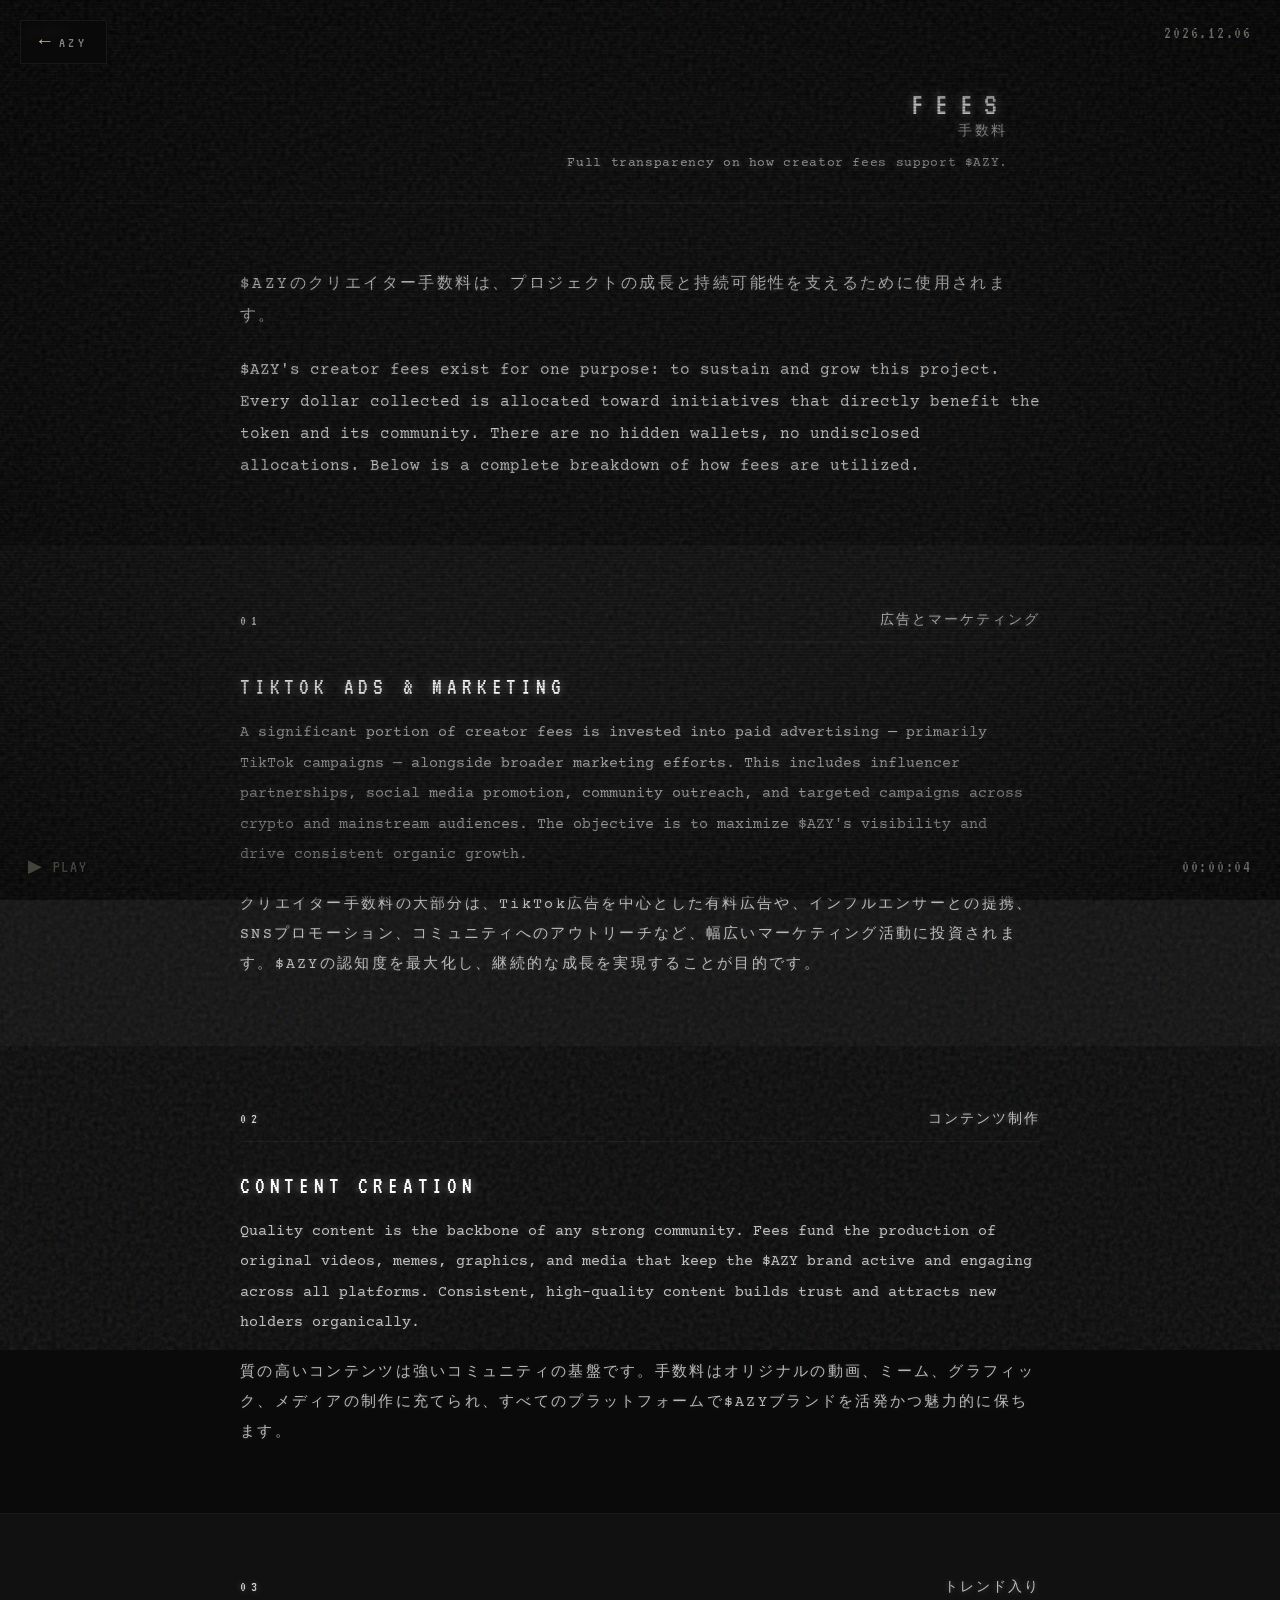
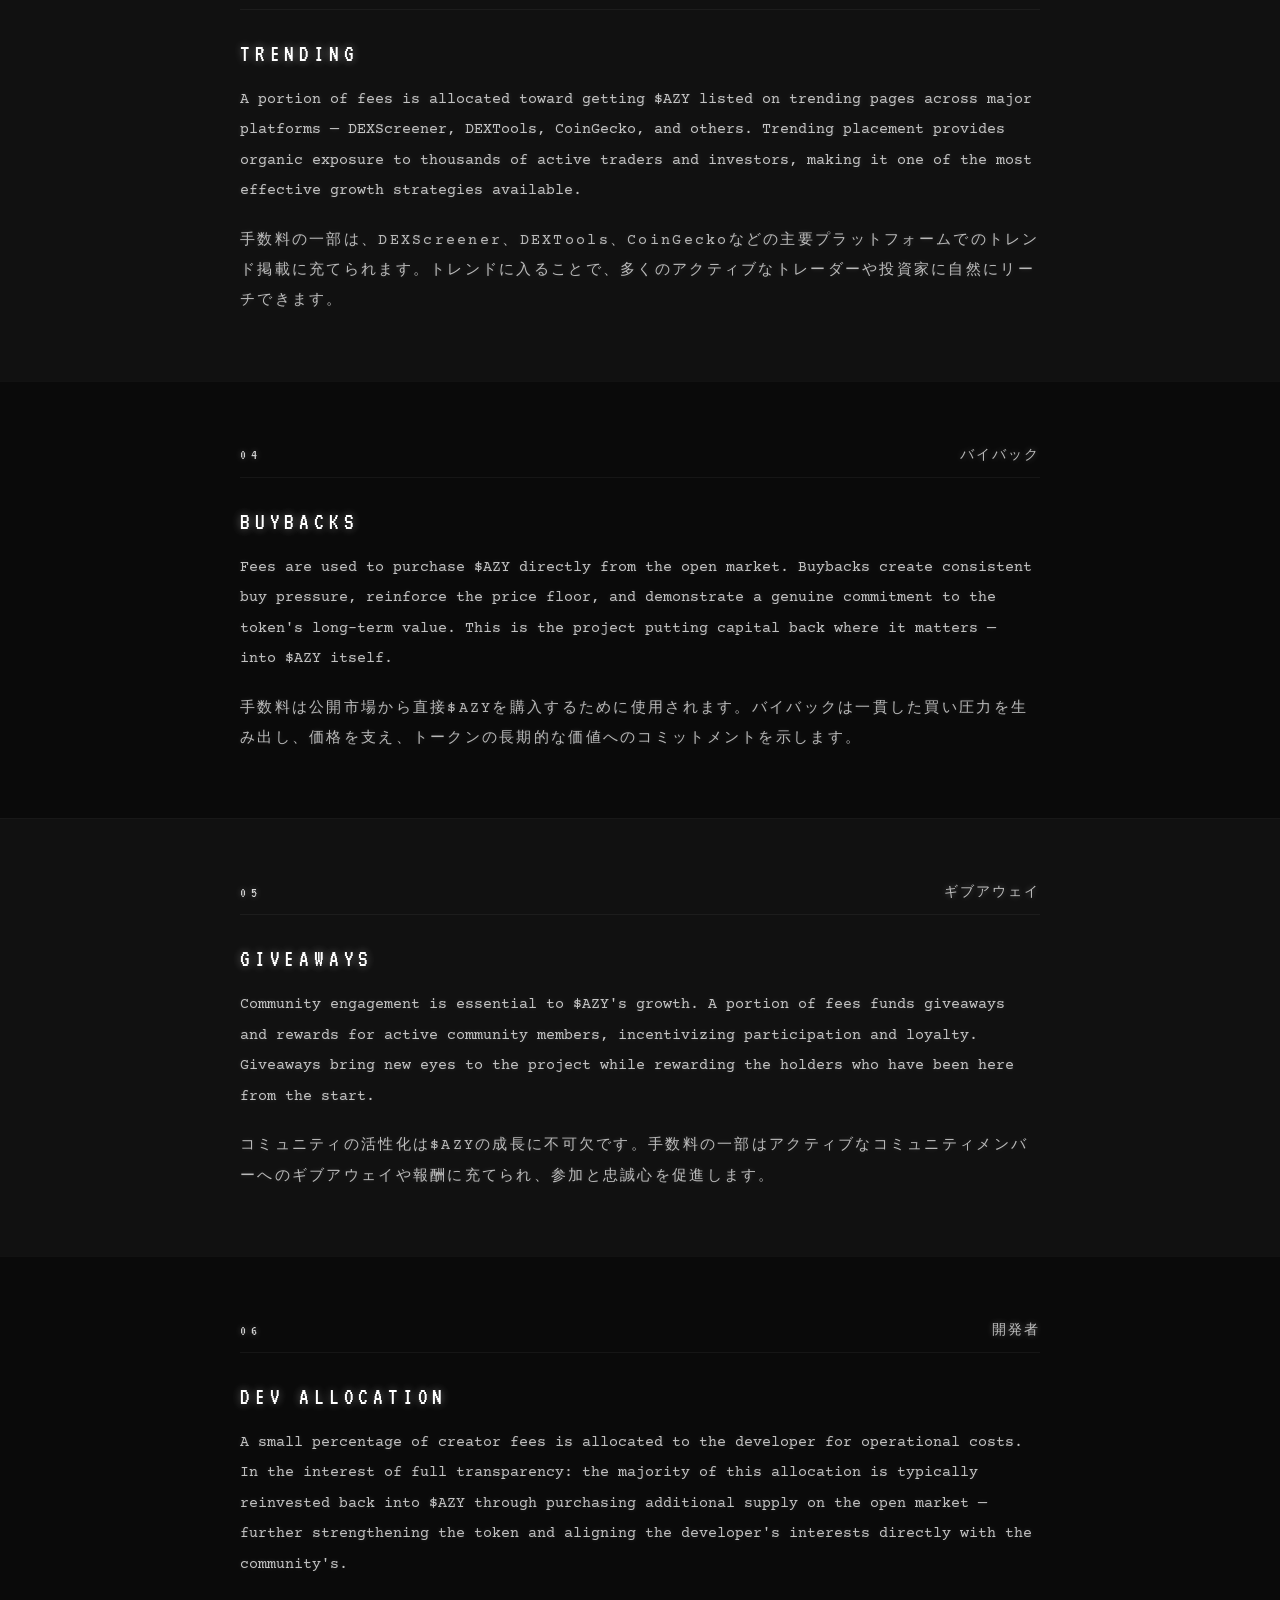
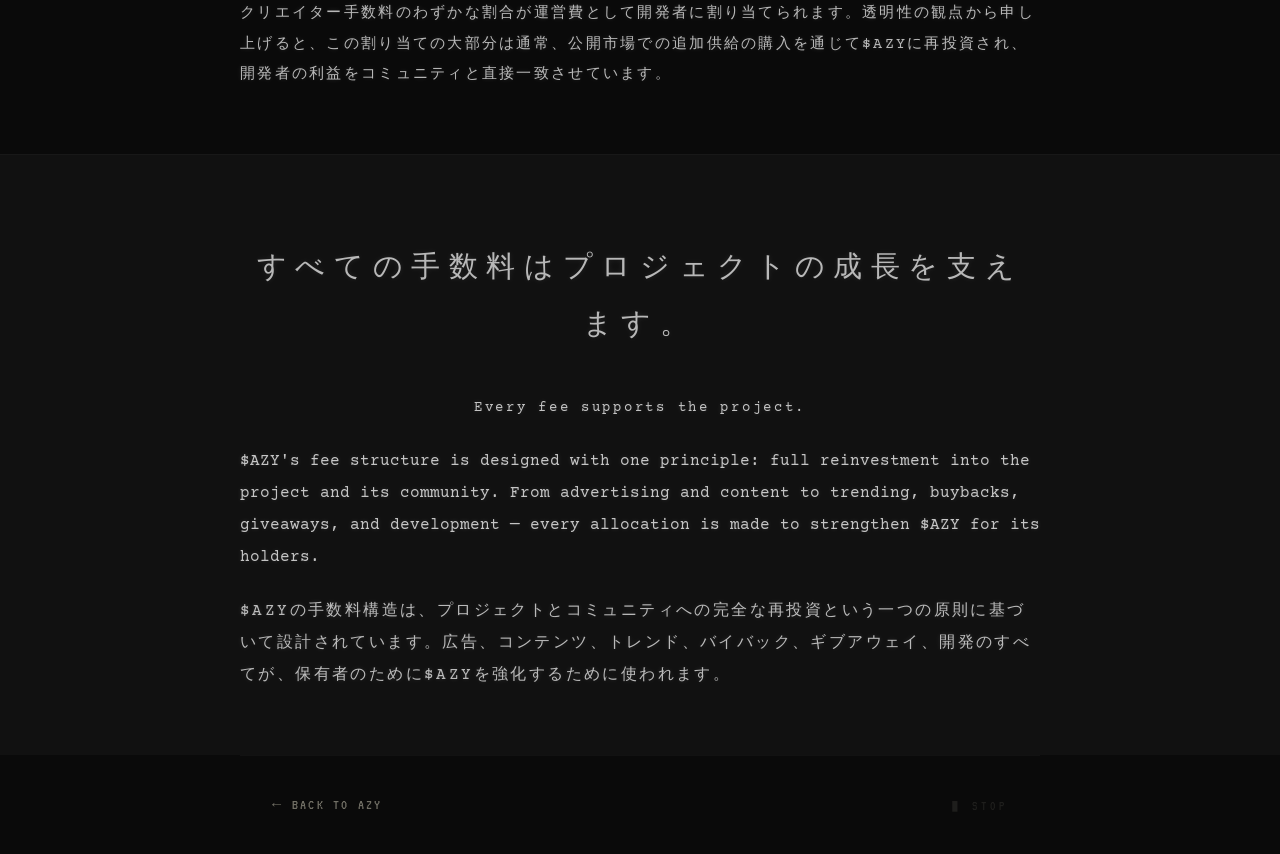
==== fees.html @ 9126faf7 "initial" ====
<!DOCTYPE html>
<html lang="en">

<!-- Mirrored from www.AZYtapes.com/fees.html by HTTrack Website Copier/3.x [XR&CO'2014], Thu, 02 Apr 2026 01:17:58 GMT -->
<!-- Added by HTTrack --><meta http-equiv="content-type" content="text/html;charset=utf-8" /><!-- /Added by HTTrack -->
<head>
  <meta charset="UTF-8">
  <meta name="viewport" content="width=device-width, initial-scale=1.0">
  <title>AZY — FEES</title>
  <link rel="icon" type="image/png" href="favicon.png">
  <link rel="stylesheet" href="styles.css">
  <link rel="preconnect" href="https://fonts.googleapis.com/">
  <link rel="preconnect" href="https://fonts.gstatic.com/" crossorigin>
  <link href="https://fonts.googleapis.com/css2?family=VT323&amp;family=Courier+Prime:wght@400;700&amp;display=swap" rel="stylesheet">
</head>
<body>

  <!-- VHS LAYERS -->
  <div class="vhs-grain"></div>
  <canvas id="noise-canvas"></canvas>
  <div class="vhs-scanlines"></div>
  <div class="vhs-vignette"></div>
  <div class="vhs-flicker"></div>

  <!-- VHS HUD -->
  <div class="vhs-hud-top-left">
    <span class="hud-rec"><span class="rec-dot"></span> REC</span>
  </div>
  <div class="vhs-hud-top-right">
    <span id="vhs-date"></span>
  </div>
  <div class="vhs-hud-bottom-left">
    <span class="hud-play">▶ PLAY</span>
  </div>
  <div class="vhs-hud-bottom-right">
    <span id="vhs-counter">00:00:00</span>
  </div>

  <!-- FIXED BACK BUTTON -->
  <a href="index-2.html" class="back-btn">
    <span class="back-arrow">←</span>
    <span class="back-text">AZY</span>
  </a>

  <!-- PAGE HEADER -->
  <header class="page-header">
    <div class="page-header-title anim-fade-in">
      <span class="page-label">FEES</span>
      <span class="page-label-jp">手数料</span>
    </div>
    <div class="page-header-sub anim-fade-in" style="--delay: 0.3s">Full transparency on how creator fees support $AZY.</div>
  </header>

  <!-- INTRO -->
  <section class="tape-section">
    <div class="tape-body">
      <div class="tape-text-block">
        <p class="tape-jp">$AZYのクリエイター手数料は、プロジェクトの成長と持続可能性を支えるために使用されます。</p>
        <p>$AZY's creator fees exist for one purpose: to sustain and grow this project. Every dollar collected is allocated toward initiatives that directly benefit the token and its community. There are no hidden wallets, no undisclosed allocations. Below is a complete breakdown of how fees are utilized.</p>
      </div>
    </div>
  </section>

  <!-- TIKTOK ADS & MARKETING -->
  <section class="tape-section dark">
    <div class="tape-header">
      <span class="tape-label">01</span>
      <span class="tape-date">広告とマーケティング</span>
    </div>
    <div class="tape-body">
      <div class="fee-block">
        <h3 class="fee-title">TIKTOK ADS & MARKETING</h3>
        <p>A significant portion of creator fees is invested into paid advertising — primarily TikTok campaigns — alongside broader marketing efforts. This includes influencer partnerships, social media promotion, community outreach, and targeted campaigns across crypto and mainstream audiences. The objective is to maximize $AZY's visibility and drive consistent organic growth.</p>
        <p class="tape-jp">クリエイター手数料の大部分は、TikTok広告を中心とした有料広告や、インフルエンサーとの提携、SNSプロモーション、コミュニティへのアウトリーチなど、幅広いマーケティング活動に投資されます。$AZYの認知度を最大化し、継続的な成長を実現することが目的です。</p>
      </div>
    </div>
  </section>

  <!-- CONTENT CREATION -->
  <section class="tape-section">
    <div class="tape-header">
      <span class="tape-label">02</span>
      <span class="tape-date">コンテンツ制作</span>
    </div>
    <div class="tape-body">
      <div class="fee-block">
        <h3 class="fee-title">CONTENT CREATION</h3>
        <p>Quality content is the backbone of any strong community. Fees fund the production of original videos, memes, graphics, and media that keep the $AZY brand active and engaging across all platforms. Consistent, high-quality content builds trust and attracts new holders organically.</p>
        <p class="tape-jp">質の高いコンテンツは強いコミュニティの基盤です。手数料はオリジナルの動画、ミーム、グラフィック、メディアの制作に充てられ、すべてのプラットフォームで$AZYブランドを活発かつ魅力的に保ちます。</p>
      </div>
    </div>
  </section>

  <!-- TRENDING -->
  <section class="tape-section dark">
    <div class="tape-header">
      <span class="tape-label">03</span>
      <span class="tape-date">トレンド入り</span>
    </div>
    <div class="tape-body">
      <div class="fee-block">
        <h3 class="fee-title">TRENDING</h3>
        <p>A portion of fees is allocated toward getting $AZY listed on trending pages across major platforms — DEXScreener, DEXTools, CoinGecko, and others. Trending placement provides organic exposure to thousands of active traders and investors, making it one of the most effective growth strategies available.</p>
        <p class="tape-jp">手数料の一部は、DEXScreener、DEXTools、CoinGeckoなどの主要プラットフォームでのトレンド掲載に充てられます。トレンドに入ることで、多くのアクティブなトレーダーや投資家に自然にリーチできます。</p>
      </div>
    </div>
  </section>

  <!-- BUYBACKS -->
  <section class="tape-section">
    <div class="tape-header">
      <span class="tape-label">04</span>
      <span class="tape-date">バイバック</span>
    </div>
    <div class="tape-body">
      <div class="fee-block">
        <h3 class="fee-title">BUYBACKS</h3>
        <p>Fees are used to purchase $AZY directly from the open market. Buybacks create consistent buy pressure, reinforce the price floor, and demonstrate a genuine commitment to the token's long-term value. This is the project putting capital back where it matters — into $AZY itself.</p>
        <p class="tape-jp">手数料は公開市場から直接$AZYを購入するために使用されます。バイバックは一貫した買い圧力を生み出し、価格を支え、トークンの長期的な価値へのコミットメントを示します。</p>
      </div>
    </div>
  </section>

  <!-- GIVEAWAYS -->
  <section class="tape-section dark">
    <div class="tape-header">
      <span class="tape-label">05</span>
      <span class="tape-date">ギブアウェイ</span>
    </div>
    <div class="tape-body">
      <div class="fee-block">
        <h3 class="fee-title">GIVEAWAYS</h3>
        <p>Community engagement is essential to $AZY's growth. A portion of fees funds giveaways and rewards for active community members, incentivizing participation and loyalty. Giveaways bring new eyes to the project while rewarding the holders who have been here from the start.</p>
        <p class="tape-jp">コミュニティの活性化は$AZYの成長に不可欠です。手数料の一部はアクティブなコミュニティメンバーへのギブアウェイや報酬に充てられ、参加と忠誠心を促進します。</p>
      </div>
    </div>
  </section>

  <!-- DEV ALLOCATION -->
  <section class="tape-section">
    <div class="tape-header">
      <span class="tape-label">06</span>
      <span class="tape-date">開発者</span>
    </div>
    <div class="tape-body">
      <div class="fee-block">
        <h3 class="fee-title">DEV ALLOCATION</h3>
        <p>A small percentage of creator fees is allocated to the developer for operational costs. In the interest of full transparency: the majority of this allocation is typically reinvested back into $AZY through purchasing additional supply on the open market — further strengthening the token and aligning the developer's interests directly with the community's.</p>
        <p class="tape-jp">クリエイター手数料のわずかな割合が運営費として開発者に割り当てられます。透明性の観点から申し上げると、この割り当ての大部分は通常、公開市場での追加供給の購入を通じて$AZYに再投資され、開発者の利益をコミュニティと直接一致させています。</p>
      </div>
    </div>
  </section>

  <!-- SUMMARY -->
  <section class="tape-section dark">
    <div class="tape-body">
      <div class="tape-text-block">
        <p class="tape-highlight">すべての手数料はプロジェクトの成長を支えます。</p>
        <p class="tape-translation">Every fee supports the project.</p>
        <p>$AZY's fee structure is designed with one principle: full reinvestment into the project and its community. From advertising and content to trending, buybacks, giveaways, and development — every allocation is made to strengthen $AZY for its holders.</p>
        <p class="tape-jp">$AZYの手数料構造は、プロジェクトとコミュニティへの完全な再投資という一つの原則に基づいて設計されています。広告、コンテンツ、トレンド、バイバック、ギブアウェイ、開発のすべてが、保有者のために$AZYを強化するために使われます。</p>
      </div>
    </div>
  </section>

  <!-- FOOTER -->
  <footer class="page-footer">
    <a href="index-2.html" class="back-btn-inline">← BACK TO AZY</a>
    <span class="footer-end">▮ STOP</span>
  </footer>

  <script src="script.js"></script>
</body>

<!-- Mirrored from www.AZYtapes.com/fees.html by HTTrack Website Copier/3.x [XR&CO'2014], Thu, 02 Apr 2026 01:17:58 GMT -->
</html>
---- styles.css ----
/* ============================================
   AZY — VHS ANALOG TAPE THEME
   ============================================ */

:root {
  --tape-black: #0a0a0a;
  --tape-dark: #111111;
  --tape-charcoal: #1a1a1a;
  --tape-gray: #2a2a2a;
  --tape-warm: #c8b89a;
  --tape-cream: #d4c5a9;
  --tape-white: #b8b8b0;
  --tape-dim: #706e64;
  --tape-red: #c23030;
  --tape-blue: #4a6a8a;
  --font-vhs: 'VT323', monospace;
  --font-body: 'Courier Prime', 'Courier New', monospace;
}

* { margin: 0; padding: 0; box-sizing: border-box; }
html { scroll-behavior: smooth; }

body {
  background: var(--tape-black);
  color: var(--tape-white);
  font-family: var(--font-body);
  overflow-x: hidden;
}

::selection {
  background: var(--tape-warm);
  color: var(--tape-black);
}

/* ============================================
   ANIMATIONS
   ============================================ */

.anim-fade-in {
  opacity: 0;
  animation: fadeIn 1s ease forwards;
  animation-delay: var(--delay, 0.1s);
}

.anim-fade-up {
  opacity: 0;
  transform: translateY(20px);
  animation: fadeUp 0.8s cubic-bezier(0.16, 1, 0.3, 1) forwards;
  animation-delay: var(--delay, 0.1s);
}

.anim-slide-left {
  opacity: 0;
  transform: translateX(30px);
  animation: slideLeft 0.7s cubic-bezier(0.16, 1, 0.3, 1) forwards;
  animation-delay: var(--delay, 0.1s);
}

@keyframes fadeIn {
  to { opacity: 1; }
}

@keyframes fadeUp {
  to { opacity: 1; transform: translateY(0); }
}

@keyframes slideLeft {
  to { opacity: 1; transform: translateX(0); }
}

/* scroll-triggered reveal */
.reveal-up {
  opacity: 0;
  transform: translateY(25px);
  transition: all 0.9s cubic-bezier(0.16, 1, 0.3, 1);
}

.reveal-up.visible {
  opacity: 1;
  transform: translateY(0);
}

/* stagger children */
.reveal-up:nth-child(2) { transition-delay: 0.08s; }
.reveal-up:nth-child(3) { transition-delay: 0.16s; }
.reveal-up:nth-child(4) { transition-delay: 0.24s; }
.reveal-up:nth-child(5) { transition-delay: 0.32s; }
.reveal-up:nth-child(6) { transition-delay: 0.4s; }

/* ============================================
   VHS OVERLAYS
   ============================================ */

.vhs-grain {
  position: fixed; top: -50%; left: -50%;
  width: 200%; height: 200%;
  pointer-events: none; z-index: 9990; opacity: 0.12;
  background-image: url("data:image/svg+xml,%3Csvg viewBox='0 0 512 512' xmlns='http://www.w3.org/2000/svg'%3E%3Cfilter id='n'%3E%3CfeTurbulence type='fractalNoise' baseFrequency='0.75' numOctaves='4' stitchTiles='stitch'/%3E%3C/filter%3E%3Crect width='100%25' height='100%25' filter='url(%23n)'/%3E%3C/svg%3E");
  animation: grain-drift 0.5s steps(1) infinite;
}

@keyframes grain-drift {
  0% { transform: translate(0, 0); }
  25% { transform: translate(-2%, -1%); }
  50% { transform: translate(1%, 2%); }
  75% { transform: translate(-1%, -2%); }
  100% { transform: translate(2%, 1%); }
}

#noise-canvas {
  position: fixed; top: 0; left: 0;
  width: 100%; height: 100%;
  pointer-events: none; z-index: 9989; opacity: 0.06;
}

.vhs-scanlines {
  position: fixed; top: 0; left: 0;
  width: 100%; height: 100%;
  pointer-events: none; z-index: 9991;
  background: repeating-linear-gradient(0deg, transparent, transparent 1px, rgba(0,0,0,0.2) 1px, rgba(0,0,0,0.2) 3px);
}

.vhs-vignette {
  position: fixed; top: 0; left: 0;
  width: 100%; height: 100%;
  pointer-events: none; z-index: 9988;
  background: radial-gradient(ellipse at center, transparent 40%, rgba(0,0,0,0.7) 100%);
}

.vhs-flicker {
  position: fixed; top: 0; left: 0;
  width: 100%; height: 100%;
  pointer-events: none; z-index: 9987;
  animation: flicker 0.15s infinite; opacity: 0;
}

@keyframes flicker {
  0% { opacity: 0; background: rgba(200,184,154,0.01); }
  50% { opacity: 1; background: rgba(200,184,154,0.008); }
  100% { opacity: 0; }
}

/* ============================================
   VHS HUD
   ============================================ */

.vhs-hud-top-left, .vhs-hud-top-right,
.vhs-hud-bottom-left, .vhs-hud-bottom-right {
  position: fixed; z-index: 10000;
  font-family: var(--font-vhs); font-size: 1.1rem;
  color: var(--tape-white); opacity: 0.55;
  text-shadow: 1px 1px 2px rgba(0,0,0,0.8);
  letter-spacing: 0.1em;
}

.vhs-hud-top-left { top: 24px; left: 28px; display: flex; align-items: center; gap: 14px; }
.vhs-hud-top-right { top: 24px; right: 28px; }
.vhs-hud-bottom-left { bottom: 24px; left: 28px; }
.vhs-hud-bottom-right { bottom: 24px; right: 28px; }

.hud-rec { display: flex; align-items: center; gap: 6px; }
.hud-play { color: var(--tape-dim); }

.rec-dot {
  width: 8px; height: 8px;
  background: var(--tape-red); border-radius: 50%;
  animation: rec-blink 1.2s ease-in-out infinite;
  box-shadow: 0 0 4px var(--tape-red);
}

@keyframes rec-blink {
  0%, 100% { opacity: 1; }
  50% { opacity: 0.15; }
}

/* ============================================
   POWER ON
   ============================================ */

/* power-on removed — was causing black flash on page load/navigation */

/* ============================================
   HUB PAGE
   ============================================ */

.hub-page {
  display: flex;
  align-items: center;
  justify-content: center;
  min-height: 100vh;
}

.hub {
  text-align: center;
  z-index: 10;
  position: relative;
  padding: 2rem;
  margin-top: -3rem;
}

.hub-title {
  font-family: var(--font-vhs);
  font-size: clamp(5rem, 16vw, 12rem);
  font-weight: 400;
  color: #ffffff;
  letter-spacing: 0.4em;
  padding-left: 0.4em;
  text-shadow:
    0 0 20px rgba(255,255,255,0.3),
    0 0 60px rgba(255,255,255,0.1),
    2px 2px 0 rgba(194,48,48,0.15),
    -1px -1px 0 rgba(74,106,138,0.1);
  animation: title-glitch 8s ease-in-out infinite, fadeIn 1.2s ease forwards;
  margin-bottom: 0.2rem;
}

@keyframes title-glitch {
  0%, 100% { transform: translate(0); opacity: 1; }
  3% { transform: translate(-3px, 1px); }
  4% { transform: translate(2px, -1px); }
  5% { transform: translate(0); }
  50% { opacity: 1; }
  51% { opacity: 0.7; }
  52% { opacity: 1; transform: translate(1px, 0); }
  53% { transform: translate(0); }
}

.hub-sub {
  font-family: var(--font-vhs);
  font-size: 1.4rem;
  color: #ffffff;
  letter-spacing: 1em;
  padding-left: 1em;
  opacity: 0.8;
  text-shadow: 0 0 12px rgba(255,255,255,0.3), 0 0 30px rgba(255,255,255,0.1);
}

.hub-tagline {
  font-family: var(--font-vhs);
  font-size: 0.85rem;
  color: #ffffff;
  letter-spacing: 0.4em;
  padding-left: 0.4em;
  opacity: 0.7;
  margin-top: 0.8rem;
  text-shadow: 0 0 10px rgba(255,255,255,0.25), 0 0 25px rgba(255,255,255,0.08);
}

/* ---- CTA BUTTONS ---- */

.hub-cta {
  display: flex;
  gap: 12px;
  justify-content: center;
  margin-top: 2.5rem;
  flex-wrap: wrap;
}

.cta-btn {
  font-family: var(--font-vhs);
  font-size: 1rem;
  letter-spacing: 0.2em;
  text-decoration: none;
  color: #ffffff;
  padding: 12px 24px;
  border: 1px solid rgba(255,255,255,0.35);
  background: rgba(255,255,255,0.1);
  display: flex;
  align-items: center;
  gap: 8px;
  transition: all 0.35s ease;
  position: relative;
  overflow: hidden;
  text-shadow: 0 0 10px rgba(255,255,255,0.3);
  box-shadow: 0 0 10px rgba(255,255,255,0.05);
}

.cta-btn::before {
  content: '';
  position: absolute;
  bottom: 0; left: 0;
  width: 100%; height: 2px;
  background: var(--tape-warm);
  transform: scaleX(0);
  transform-origin: left;
  transition: transform 0.4s ease;
}

.cta-btn:hover::before { transform: scaleX(1); }

.cta-btn:hover {
  border-color: rgba(255,255,255,0.6);
  background: rgba(255,255,255,0.18);
  color: #ffffff;
  transform: translateY(-2px);
  box-shadow: 0 0 20px rgba(255,255,255,0.2), 0 0 8px rgba(255,255,255,0.1);
  text-shadow: 0 0 15px rgba(255,255,255,0.5);
}

.cta-icon { opacity: 0.7; transition: opacity 0.3s; }
.cta-btn:hover .cta-icon { opacity: 1; }

.hub-ca {
  font-family: var(--font-vhs);
  font-size: 1.05rem;
  color: #ffffff;
  letter-spacing: 0.12em;
  margin-top: 2rem;
  opacity: 0.85;
  word-break: break-all;
  cursor: pointer;
  padding: 10px 20px;
  border: 1px solid rgba(255,255,255,0.15);
  background: rgba(255,255,255,0.04);
  display: inline-block;
  transition: all 0.3s ease;
  text-shadow: 0 0 6px rgba(255,255,255,0.15);
}

.hub-ca:hover {
  border-color: rgba(255,255,255,0.35);
  background: rgba(255,255,255,0.08);
  text-shadow: 0 0 10px rgba(255,255,255,0.3);
}

.hub-ca.copied {
  border-color: rgba(200,184,154,0.4);
  color: var(--tape-warm);
}

/* ============================================
   HERO BACKGROUND VIDEO
   ============================================ */

.hero-video-wrap {
  position: fixed;
  top: 0; left: 0;
  width: 100%; height: 100%;
  z-index: 0;
  overflow: hidden;
}

.hero-video {
  width: 100%;
  height: 100%;
  object-fit: cover;
  opacity: 0.28;
  filter: saturate(0.35) contrast(1.05) brightness(0.55);
}

/* ---- TOP NAVBAR ---- */

.navbar {
  position: fixed;
  top: 0; left: 0; right: 0;
  z-index: 10001;
  display: flex;
  justify-content: center;
  align-items: center;
  padding: 18px 2rem;
  background: transparent;
}

.nav-left {
  position: absolute;
  left: 2rem;
  display: flex;
  align-items: center;
  gap: 2px;
}

.nav-links {
  display: flex;
  align-items: center;
  gap: 2px;
}

.nav-icons {
  position: absolute;
  right: 2rem;
  display: flex;
  align-items: center;
  gap: 10px;
}

.nav-icon-btn {
  display: flex;
  align-items: center;
  justify-content: center;
  width: 42px; height: 42px;
  color: var(--tape-white);
  text-decoration: none;
  opacity: 0.85;
  border: 1px solid rgba(255,255,255,0.15);
  border-radius: 50%;
  transition: all 0.3s ease;
  box-shadow: 0 0 6px rgba(184,184,176,0.08);
}

.nav-icon-btn:hover {
  opacity: 1;
  border-color: rgba(200,184,154,0.4);
  box-shadow: 0 0 18px rgba(200,184,154,0.3), 0 0 6px rgba(200,184,154,0.15);
}

.nav-icon-img {
  width: 26px;
  height: 26px;
  object-fit: contain;
  border-radius: 50%;
}

/* pending popup */
.pending-popup {
  position: fixed;
  top: 70px;
  left: 50%;
  transform: translateX(-50%) translateY(-10px);
  z-index: 10002;
  background: rgba(10,10,10,0.92);
  border: 1px solid rgba(200,184,154,0.2);
  padding: 14px 28px;
  text-align: center;
  opacity: 0;
  pointer-events: none;
  transition: opacity 0.3s ease, transform 0.3s ease;
  backdrop-filter: blur(6px);
}

.pending-popup.show {
  opacity: 1;
  transform: translateX(-50%) translateY(0);
}

.pending-text {
  font-family: var(--font-vhs);
  font-size: 1.1rem;
  color: var(--tape-warm);
  letter-spacing: 0.3em;
  display: block;
}

.pending-jp {
  font-family: var(--font-vhs);
  font-size: 0.75rem;
  color: var(--tape-dim);
  letter-spacing: 0.15em;
  opacity: 0.5;
  display: block;
  margin-top: 2px;
}

.nav-link {
  font-family: var(--font-vhs);
  font-size: 1.05rem;
  color: #ffffff;
  text-decoration: none;
  letter-spacing: 0.25em;
  padding: 8px 20px;
  position: relative;
  transition: color 0.3s ease, text-shadow 0.3s ease;
  text-shadow: 0 0 10px rgba(255,255,255,0.35), 0 0 25px rgba(255,255,255,0.12);
}

.nav-link::after {
  content: '';
  position: absolute;
  bottom: 2px; left: 20px; right: 20px;
  height: 1px;
  background: #ffffff;
  box-shadow: 0 0 6px rgba(255,255,255,0.4);
  transform: scaleX(0);
  transition: transform 0.3s ease;
}

.nav-link:hover {
  color: #ffffff;
  text-shadow: 0 0 15px rgba(255,255,255,0.6), 0 0 35px rgba(255,255,255,0.2);
}
.nav-link:hover::after { transform: scaleX(1); }

/* ---- HUB BOTTOM ---- */

.hub-bottom {
  position: fixed;
  bottom: 24px; left: 28px; right: 28px;
  display: flex;
  justify-content: space-between;
  z-index: 100;
}

.hub-status {
  font-family: var(--font-vhs);
  font-size: 0.85rem;
  color: var(--tape-dim);
  opacity: 0.3;
  letter-spacing: 0.2em;
}

.hub-copy {
  font-family: var(--font-vhs);
  font-size: 0.85rem;
  color: var(--tape-dim);
  opacity: 0.2;
}

/* ============================================
   FIXED BACK BUTTON (sub-pages)
   ============================================ */

.back-btn {
  position: fixed;
  top: 20px; left: 20px;
  z-index: 10001;
  display: flex;
  align-items: center;
  gap: 8px;
  text-decoration: none;
  padding: 10px 18px;
  background: rgba(10,10,10,0.85);
  border: 1px solid rgba(255,255,255,0.06);
  transition: all 0.3s ease;
  backdrop-filter: blur(4px);
}

.back-btn:hover {
  border-color: rgba(200,184,154,0.2);
  background: rgba(20,20,18,0.95);
}

.back-arrow {
  font-family: var(--font-vhs);
  font-size: 1.2rem;
  color: var(--tape-warm);
  transition: transform 0.3s ease;
}

.back-btn:hover .back-arrow { transform: translateX(-3px); }

.back-text {
  font-family: var(--font-vhs);
  font-size: 0.95rem;
  color: var(--tape-white);
  letter-spacing: 0.25em;
  opacity: 0.7;
}

.back-btn-inline {
  font-family: var(--font-vhs);
  font-size: 0.95rem;
  color: var(--tape-dim);
  text-decoration: none;
  letter-spacing: 0.15em;
  padding: 8px 0;
  transition: all 0.3s;
  position: relative;
}

.back-btn-inline::before {
  content: '';
  position: absolute;
  bottom: 0; left: 0;
  width: 0; height: 1px;
  background: var(--tape-warm);
  transition: width 0.3s;
}

.back-btn-inline:hover { color: var(--tape-warm); }
.back-btn-inline:hover::before { width: 100%; }

/* ============================================
   PAGE HEADER
   ============================================ */

.page-header {
  padding: 5.5rem 2rem 2rem;
  max-width: 800px;
  margin: 0 auto;
  border-bottom: 1px solid rgba(255,255,255,0.04);
}

.page-header-title { text-align: right; }

.page-label {
  font-family: var(--font-vhs);
  font-size: 2rem;
  color: #ffffff;
  letter-spacing: 0.35em;
  display: block;
  text-shadow: 0 0 8px rgba(255,255,255,0.4), 0 0 20px rgba(255,255,255,0.15);
}

.page-label-jp {
  font-family: var(--font-vhs);
  font-size: 0.85rem;
  color: rgba(255,255,255,0.7);
  letter-spacing: 0.2em;
  opacity: 1;
  text-shadow: 0 0 6px rgba(255,255,255,0.3);
  display: block;
  margin-top: 2px;
}

.page-header-sub {
  font-family: var(--font-body);
  font-size: 0.8rem;
  color: rgba(255,255,255,0.65);
  opacity: 1;
  margin-top: 1rem;
  text-shadow: 0 0 6px rgba(255,255,255,0.25);
  text-align: right;
  letter-spacing: 0.05em;
}

/* ============================================
   TAPE SECTIONS
   ============================================ */

.tape-section {
  padding: 4rem 2rem;
  position: relative;
  background: var(--tape-black);
  border-top: 1px solid rgba(255,255,255,0.03);
}

.tape-section.dark { background: var(--tape-dark); }

.tape-header {
  max-width: 800px;
  margin: 0 auto 2rem;
  display: flex;
  justify-content: space-between;
  align-items: center;
  padding-bottom: 0.8rem;
  border-bottom: 1px solid rgba(255,255,255,0.05);
}

.tape-label {
  font-family: var(--font-vhs);
  font-size: 0.95rem;
  color: rgba(255,255,255,0.8);
  letter-spacing: 0.3em;
  text-shadow: 0 0 6px rgba(255,255,255,0.3);
}

.tape-date {
  font-family: var(--font-vhs);
  font-size: 0.85rem;
  color: rgba(255,255,255,0.7);
  letter-spacing: 0.15em;
  opacity: 1;
  text-shadow: 0 0 6px rgba(255,255,255,0.3);
}

.tape-body { max-width: 800px; margin: 0 auto; }

.tape-text-block p {
  font-family: var(--font-body);
  font-size: 1rem;
  line-height: 2;
  color: rgba(255,255,255,0.75);
  margin-bottom: 1.4rem;
  text-shadow: 0 0 5px rgba(255,255,255,0.15);
}

.tape-text-block p:last-child { margin-bottom: 0; }
.tape-text-block em { font-style: italic; color: rgba(184,184,176,0.8); }

.tape-jp {
  font-family: var(--font-vhs);
  font-size: 1.15rem;
  color: rgba(255,255,255,0.7) !important;
  opacity: 1;
  letter-spacing: 0.15em;
  text-shadow: 0 0 6px rgba(255,255,255,0.25);
  line-height: 2.2;
  margin-bottom: 0.8rem;
}

.tape-highlight {
  font-family: var(--font-vhs) !important;
  font-size: 1.8rem !important;
  color: #ffffff !important;
  text-align: center;
  padding: 1.2rem 0;
  text-shadow: 0 0 10px rgba(255,255,255,0.4), 0 0 25px rgba(255,255,255,0.15);
  letter-spacing: 0.3em;
  opacity: 0.7 !important;
  text-shadow: 0 0 30px rgba(200,184,154,0.15);
}

.tape-translation {
  font-size: 0.85rem !important;
  text-align: center;
  color: rgba(255,255,255,0.75) !important;
  letter-spacing: 0.2em;
  opacity: 1 !important;
  text-shadow: 0 0 6px rgba(255,255,255,0.25);
}

/* ============================================
   TAPE VIDEO
   ============================================ */

.tape-video-frame {
  position: relative;
  max-width: 800px;
  margin: 0 auto;
  background: #000;
  border: 1px solid rgba(255,255,255,0.04);
  overflow: hidden;
}

.tape-video {
  width: 100%;
  display: block;
  filter: saturate(0.85) contrast(1.05) brightness(1);
}

.tape-video-scanlines {
  position: absolute;
  top: 0; left: 0;
  width: 100%; height: 100%;
  pointer-events: none;
  background: repeating-linear-gradient(
    0deg,
    transparent,
    transparent 1px,
    rgba(0,0,0,0.15) 1px,
    rgba(0,0,0,0.15) 3px
  );
  z-index: 2;
}

/* ============================================
   SIGHTINGS
   ============================================ */

.sightings-list {
  max-width: 800px;
  margin: 0 auto;
  padding: 0 2rem 4rem;
}

.sighting-entry {
  padding: 2.5rem 0;
  border-bottom: 1px solid rgba(255,255,255,0.03);
}

.sighting-entry:last-child { border-bottom: none; }

.sighting-header {
  display: flex;
  justify-content: space-between;
  align-items: center;
  margin-bottom: 1rem;
}

.sighting-location {
  font-family: var(--font-vhs);
  font-size: 1.1rem;
  color: var(--tape-white);
  letter-spacing: 0.2em;
  opacity: 0.7;
}

.sighting-date {
  font-family: var(--font-vhs);
  font-size: 0.85rem;
  color: var(--tape-dim);
  letter-spacing: 0.15em;
  opacity: 0.35;
}

.sighting-entry p {
  font-family: var(--font-body);
  font-size: 0.95rem;
  line-height: 2;
  color: rgba(184,184,176,0.55);
  margin-bottom: 1rem;
}

.sighting-entry p:last-child { margin-bottom: 0; }

/* ============================================
   HOW TO BUY / GUIDE
   ============================================ */

.guide-step {
  position: relative;
}

.guide-title {
  font-family: var(--font-vhs);
  font-size: 1.4rem;
  color: var(--tape-white);
  letter-spacing: 0.15em;
  margin-bottom: 0.3rem;
  font-weight: 400;
}

.guide-title-jp {
  font-family: var(--font-vhs);
  font-size: 1rem;
  color: var(--tape-warm);
  letter-spacing: 0.1em;
  opacity: 0.45;
  margin-bottom: 1.5rem;
  font-weight: 400;
}

.guide-content {
  margin-top: 0.5rem;
}

.guide-content p {
  font-family: var(--font-body);
  font-size: 0.95rem;
  line-height: 2;
  color: rgba(184,184,176,0.6);
  margin-bottom: 1.2rem;
}

.guide-content strong {
  color: var(--tape-white);
  font-weight: 700;
}

.guide-list {
  list-style: none;
  padding: 0;
  margin: 0 0 1.5rem 0;
}

.guide-list li {
  font-family: var(--font-body);
  font-size: 0.9rem;
  line-height: 2;
  color: rgba(184,184,176,0.55);
  padding: 6px 0 6px 20px;
  position: relative;
  border-left: 1px solid rgba(200,184,154,0.1);
  margin-bottom: 4px;
}

.guide-list li strong {
  color: var(--tape-warm);
  opacity: 0.8;
}

.guide-list-numbered {
  counter-reset: step;
}

.guide-list-numbered li {
  counter-increment: step;
}

.guide-list-numbered li::before {
  content: counter(step) ".";
  position: absolute;
  left: -24px;
  font-family: var(--font-vhs);
  font-size: 0.85rem;
  color: var(--tape-dim);
  opacity: 0.5;
}

/* ============================================
   MUSIC
   ============================================ */

.music-grid {
  max-width: 900px;
  margin: 0 auto;
  display: grid;
  grid-template-columns: repeat(2, 1fr);
  gap: 2px;
  background: rgba(255,255,255,0.02);
}

.music-card {
  position: relative;
  display: block;
  aspect-ratio: 16/9;
  overflow: hidden;
  background: #000;
  text-decoration: none;
  border: 1px solid rgba(255,255,255,0.15);
  box-shadow: 0 0 12px rgba(255,255,255,0.12), 0 0 25px rgba(255,255,255,0.06);
  transition: box-shadow 0.35s ease, border-color 0.35s ease;
}

.music-thumb {
  width: 100%;
  height: 100%;
  object-fit: cover;
  display: block;
  transition: transform 0.4s ease, filter 0.4s ease;
}

.music-card-overlay {
  position: absolute;
  top: 0; left: 0;
  width: 100%; height: 100%;
  display: flex;
  align-items: center;
  justify-content: center;
  background: rgba(0,0,0,0.3);
  transition: background 0.3s ease;
}

.music-card:hover {
  border-color: rgba(255,255,255,0.35);
  box-shadow: 0 0 20px rgba(255,255,255,0.2), 0 0 40px rgba(255,255,255,0.1);
}

.music-card:hover .music-card-overlay {
  background: rgba(0,0,0,0.15);
}

.music-card:hover .music-thumb {
  transform: scale(1.03);
}

.music-play-icon {
  font-size: 2.5rem;
  color: #fff;
  opacity: 0.7;
  text-shadow: 0 0 20px rgba(0,0,0,0.6);
  transition: opacity 0.3s ease, transform 0.3s ease;
}

.music-card:hover .music-play-icon {
  opacity: 1;
  transform: scale(1.15);
}

.music-slot {
  aspect-ratio: 16/9;
  background: var(--tape-black);
  display: flex;
  flex-direction: column;
  align-items: center;
  justify-content: center;
  text-align: center;
  padding: 1.5rem;
  border: 1px solid rgba(255,255,255,0.03);
  transition: all 0.4s ease;
  position: relative;
}

.music-slot:hover {
  background: rgba(20,20,18,1);
  border-color: rgba(200,184,154,0.1);
}

.music-slot-icon {
  font-size: 2rem;
  color: var(--tape-dim);
  opacity: 0.2;
  margin-bottom: 1rem;
  animation: signal-fade 6s ease-in-out infinite;
}

.music-slot-label {
  font-family: var(--font-vhs);
  font-size: 0.9rem;
  color: var(--tape-white);
  letter-spacing: 0.25em;
  opacity: 0.4;
  margin-bottom: 0.4rem;
}

.music-slot-sub {
  font-family: var(--font-vhs);
  font-size: 0.7rem;
  color: var(--tape-dim);
  letter-spacing: 0.15em;
  opacity: 0.25;
}

/* ============================================
   FEES
   ============================================ */

.fee-block {
  position: relative;
}

.fee-title {
  font-family: var(--font-vhs);
  font-size: 1.5rem;
  color: #ffffff;
  letter-spacing: 0.2em;
  margin-bottom: 1.2rem;
  text-shadow: 0 0 8px rgba(255,255,255,0.4), 0 0 20px rgba(255,255,255,0.15);
  font-weight: 400;
}

.fee-block p {
  font-family: var(--font-body);
  font-size: 0.95rem;
  line-height: 2;
  color: rgba(255,255,255,0.75);
  margin-bottom: 1.2rem;
  text-shadow: 0 0 5px rgba(255,255,255,0.15);
}

.fee-block p:last-child { margin-bottom: 0; }

.guide-note {
  font-size: 0.85rem !important;
  color: var(--tape-dim) !important;
  opacity: 0.6;
  border-left: 2px solid rgba(200,184,154,0.15);
  padding-left: 14px !important;
  margin-top: 0.5rem;
}

/* ============================================
   VIEWFINDER / GALLERY
   ============================================ */

.viewfinder-section {
  padding: 3rem 2rem 4rem;
  background: var(--tape-dark);
  border-top: 1px solid rgba(255,255,255,0.03);
}

.viewfinder-grid {
  max-width: 900px;
  margin: 0 auto;
  display: grid;
  grid-template-columns: repeat(2, 1fr);
  gap: 2px;
  background: rgba(255,255,255,0.02);
}

.viewfinder-frame {
  aspect-ratio: 4/3;
  background: var(--tape-black);
  position: relative;
  overflow: hidden;
  display: flex;
  align-items: center;
  justify-content: center;
  transition: all 0.5s ease;
}

.viewfinder-frame:hover { background: rgba(20,20,18,1); }

.frame-noise {
  position: absolute; top: 0; left: 0;
  width: 100%; height: 100%;
  opacity: 0.08;
  background: repeating-linear-gradient(0deg, transparent, transparent 1px, rgba(184,184,176,0.05) 1px, rgba(184,184,176,0.05) 2px);
  animation: static-crawl 0.3s steps(2) infinite;
  pointer-events: none;
}

@keyframes static-crawl {
  0% { transform: translateY(0); }
  100% { transform: translateY(2px); }
}

.frame-content { text-align: center; z-index: 2; position: relative; }

.no-signal-text {
  font-family: var(--font-vhs);
  font-size: 1.3rem;
  color: var(--tape-dim);
  letter-spacing: 0.4em;
  opacity: 0.25;
  animation: signal-fade 6s ease-in-out infinite;
}

.no-signal-sub {
  font-family: var(--font-vhs);
  font-size: 0.75rem;
  color: var(--tape-dim);
  letter-spacing: 0.2em;
  margin-top: 6px;
  opacity: 0.15;
}

@keyframes signal-fade {
  0%, 100% { opacity: 0.25; }
  50% { opacity: 0.1; }
  92% { opacity: 0.25; }
  94% { opacity: 0.5; }
  96% { opacity: 0.25; }
}

/* video inside viewfinder grid */
.viewfinder-video-frame {
  padding: 0;
}

.viewfinder-video {
  position: absolute;
  top: 0; left: 0;
  width: 100%;
  height: 100%;
  object-fit: cover;
  display: block;
  filter: saturate(0.85) contrast(1.05) brightness(1);
  z-index: 1;
}

.viewfinder-video-frame .frame-noise {
  z-index: 2;
  opacity: 0.03;
}

.dl-btn {
  position: absolute;
  top: 8px; right: 8px;
  z-index: 5;
  width: 30px; height: 30px;
  display: flex;
  align-items: center;
  justify-content: center;
  background: rgba(0,0,0,0.7);
  border: 1px solid rgba(255,255,255,0.1);
  color: var(--tape-white);
  font-family: var(--font-vhs);
  font-size: 1.1rem;
  text-decoration: none;
  opacity: 0;
  transition: opacity 0.3s ease, background 0.3s ease;
}

.viewfinder-video-frame:hover .dl-btn {
  opacity: 1;
}

.dl-btn:hover {
  background: rgba(200,184,154,0.3);
  color: var(--tape-warm);
}

.frame-timecode {
  position: absolute;
  bottom: 8px; right: 10px;
  font-family: var(--font-vhs);
  font-size: 0.7rem;
  color: var(--tape-dim);
  opacity: 0.2;
}

/* ============================================
   PAGE FOOTER
   ============================================ */

.page-footer {
  max-width: 800px;
  margin: 0 auto;
  padding: 2rem;
  display: flex;
  justify-content: space-between;
  align-items: center;
  border-top: 1px solid rgba(255,255,255,0.03);
}

.footer-end {
  font-family: var(--font-vhs);
  font-size: 0.85rem;
  color: var(--tape-dim);
  opacity: 0.2;
  letter-spacing: 0.3em;
}

/* ============================================
   TRACKING BARS (JS)
   ============================================ */

.tracking-bar {
  position: fixed; left: 0; width: 100%;
  height: 4px; pointer-events: none; z-index: 9993;
  background: rgba(184,184,176,0.06);
  filter: blur(1px);
}

.tracking-bar-thick {
  position: fixed; left: 0; width: 100%;
  pointer-events: none; z-index: 9993;
  background: linear-gradient(180deg, transparent 0%, rgba(184,184,176,0.04) 30%, rgba(184,184,176,0.08) 50%, rgba(184,184,176,0.04) 70%, transparent 100%);
}

/* ============================================
   RESPONSIVE
   ============================================ */

@media (max-width: 768px) {
  .viewfinder-grid { grid-template-columns: repeat(2, 1fr); }

  .vhs-hud-top-left, .vhs-hud-top-right,
  .vhs-hud-bottom-left, .vhs-hud-bottom-right {
    font-size: 0.75rem;
    opacity: 0.3;
  }

  .vhs-hud-top-left { top: 10px; left: 12px; }
  .vhs-hud-top-right { top: 10px; right: 12px; }
  .vhs-hud-bottom-left { bottom: 10px; left: 12px; }
  .vhs-hud-bottom-right { bottom: 10px; right: 12px; }

  .tape-section { padding: 2.5rem 1.2rem; }
  .page-header { padding: 5rem 1.2rem 1.2rem; }
  .tape-body { padding: 0 0.2rem; }

  .navbar {
    padding: 10px 0.8rem;
    flex-wrap: wrap;
    gap: 6px;
    justify-content: center;
    background: rgba(10,10,10,0.85);
    backdrop-filter: blur(6px);
  }

  .nav-left {
    position: static;
    order: 2;
  }

  .nav-links {
    order: 1;
    width: 100%;
    justify-content: center;
    flex-wrap: wrap;
    gap: 0;
  }

  .nav-icons {
    position: static;
    order: 3;
    gap: 6px;
  }

  .nav-link {
    font-size: 0.75rem;
    padding: 5px 8px;
    letter-spacing: 0.12em;
  }

  .nav-icon-btn { width: 30px; height: 30px; }
  .nav-icon-img { width: 20px; height: 20px; }

  .hub { padding: 1.5rem; margin-top: 1rem; }

  .hub-title {
    font-size: clamp(3rem, 14vw, 6rem);
    letter-spacing: 0.3em;
    padding-left: 0.3em;
  }

  .hub-sub {
    font-size: 1rem;
    letter-spacing: 0.6em;
    padding-left: 0.6em;
  }

  .hub-tagline {
    font-size: 0.7rem;
    letter-spacing: 0.25em;
    padding-left: 0.25em;
  }

  .hub-cta {
    gap: 8px;
    margin-top: 1.8rem;
  }

  .cta-btn {
    padding: 10px 16px;
    font-size: 0.8rem;
    letter-spacing: 0.15em;
  }

  .hub-ca {
    font-size: 0.7rem;
    letter-spacing: 0.06em;
    padding: 8px 14px;
    margin-top: 1.5rem;
  }

  .hub-bottom {
    bottom: 10px; left: 12px; right: 12px;
  }

  .hub-status, .hub-copy { font-size: 0.7rem; }

  .back-btn {
    top: 10px; left: 10px;
    padding: 8px 12px;
  }

  .back-arrow { font-size: 1rem; }
  .back-text { font-size: 0.8rem; letter-spacing: 0.15em; }

  .page-label { font-size: 1.5rem; letter-spacing: 0.25em; }
  .page-label-jp { font-size: 0.75rem; }
  .page-header-sub { font-size: 0.7rem; }

  .tape-highlight {
    font-size: 1.3rem !important;
    letter-spacing: 0.2em;
  }

  .tape-jp {
    font-size: 0.95rem;
    line-height: 1.9;
  }

  .tape-text-block p { font-size: 0.9rem; line-height: 1.85; }

  .fee-title { font-size: 1.2rem; letter-spacing: 0.15em; }
  .fee-block p { font-size: 0.85rem; line-height: 1.85; }

  .tape-label { font-size: 0.85rem; }
  .tape-date { font-size: 0.75rem; }

  .music-grid { grid-template-columns: repeat(2, 1fr); }

  .sighting-header { flex-direction: column; align-items: flex-start; gap: 4px; }
  .sighting-location { font-size: 0.95rem; }
  .sighting-entry p { font-size: 0.85rem; }

  .guide-title { font-size: 1.15rem; }
  .guide-content p { font-size: 0.85rem; }
  .guide-list li { font-size: 0.8rem; }

  .page-footer { padding: 1.5rem 1.2rem; }

  .pending-popup {
    top: auto;
    bottom: 20px;
    padding: 10px 20px;
  }
}

@media (max-width: 480px) {
  .viewfinder-grid { grid-template-columns: 1fr; }
  .music-grid { grid-template-columns: 1fr; }

  .navbar { padding: 8px 0.5rem; gap: 4px; }

  .nav-link {
    font-size: 0.65rem;
    padding: 4px 6px;
    letter-spacing: 0.08em;
  }

  .nav-icon-btn { width: 26px; height: 26px; }
  .nav-icon-img { width: 17px; height: 17px; }

  .hub-title {
    font-size: clamp(2.5rem, 16vw, 5rem);
    letter-spacing: 0.2em;
    padding-left: 0.2em;
  }

  .hub-sub {
    font-size: 0.85rem;
    letter-spacing: 0.4em;
    padding-left: 0.4em;
  }

  .hub-tagline {
    font-size: 0.6rem;
    letter-spacing: 0.15em;
    padding-left: 0.15em;
  }

  .hub-cta {
    flex-direction: column;
    align-items: center;
    gap: 6px;
  }

  .cta-btn {
    width: 100%;
    justify-content: center;
    padding: 10px 12px;
    font-size: 0.75rem;
  }

  .hub-ca {
    font-size: 0.55rem;
    letter-spacing: 0.04em;
    padding: 6px 10px;
  }

  .tape-section { padding: 2rem 1rem; }
  .page-header { padding: 4.5rem 1rem 1rem; }

  .page-label { font-size: 1.2rem; }

  .tape-highlight { font-size: 1.1rem !important; }

  .fee-title { font-size: 1rem; }

  .tape-video-frame { margin: 0; }

  .back-btn { top: 8px; left: 8px; padding: 6px 10px; }
  .back-text { font-size: 0.7rem; }

  .dl-btn { opacity: 1; }
}

@media (max-width: 360px) {
  .nav-links { gap: 0; }
  .nav-link { font-size: 0.6rem; padding: 3px 4px; }

  .hub-title { font-size: 2.2rem; }
  .hub-sub { font-size: 0.75rem; letter-spacing: 0.3em; padding-left: 0.3em; }
  .hub-tagline { font-size: 0.55rem; }

  .hub-ca { font-size: 0.5rem; }
}

/* ============================================
   SCROLLBAR
   ============================================ */

::-webkit-scrollbar { width: 4px; }
::-webkit-scrollbar-track { background: var(--tape-black); }
::-webkit-scrollbar-thumb { background: rgba(112,110,100,0.2); }
::-webkit-scrollbar-thumb:hover { background: rgba(112,110,100,0.35); }
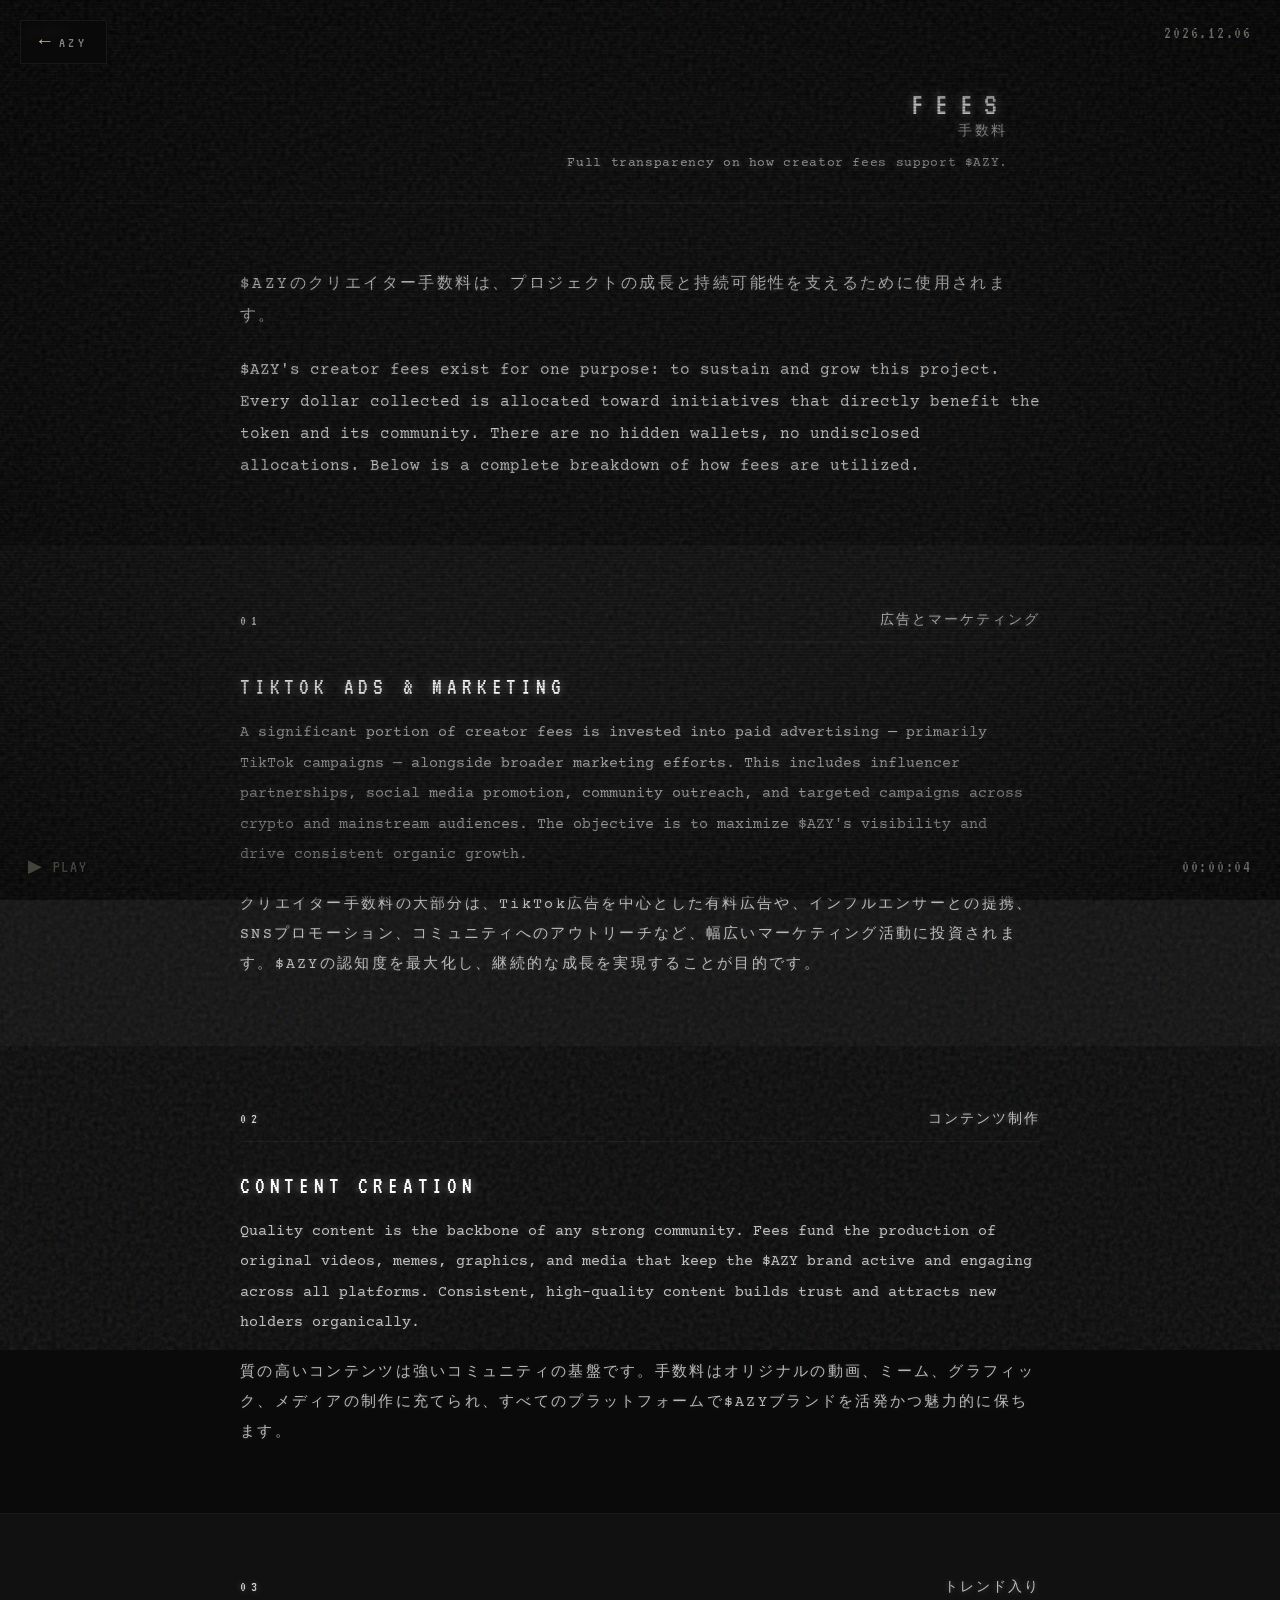
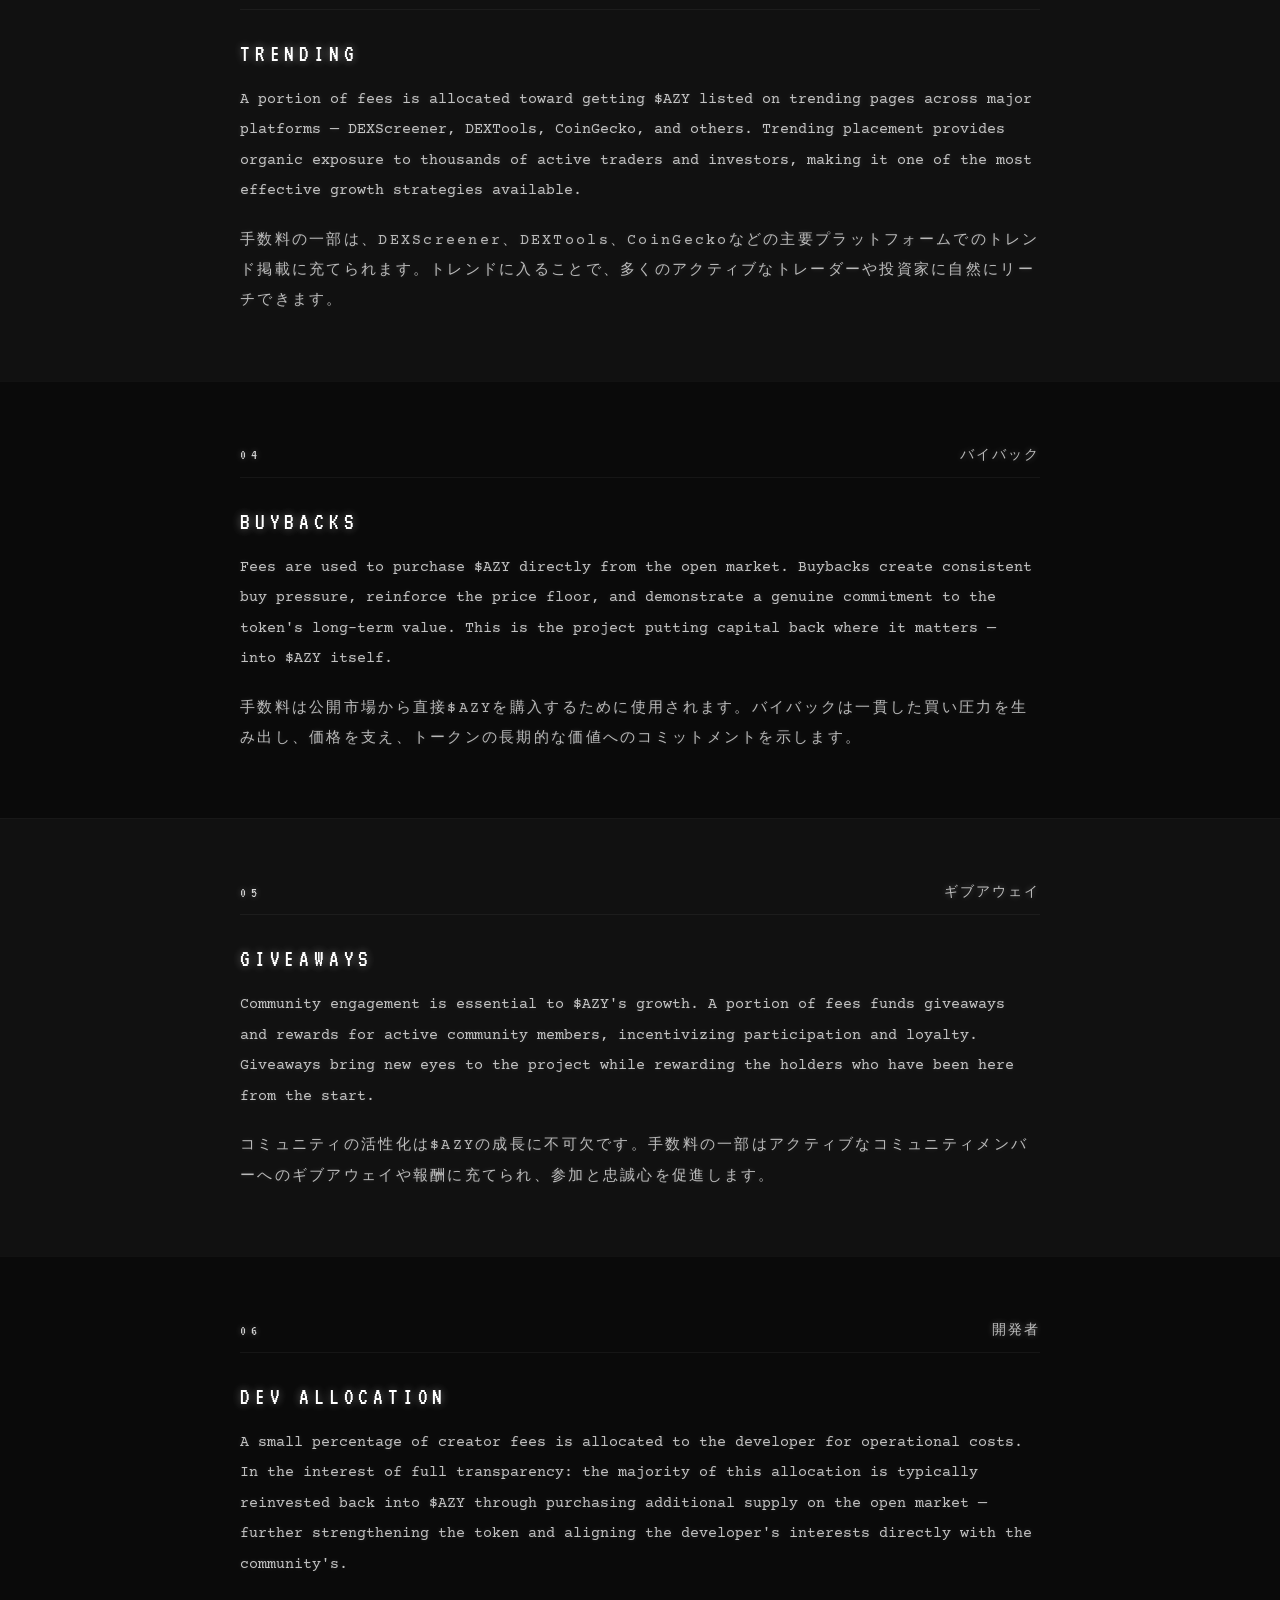
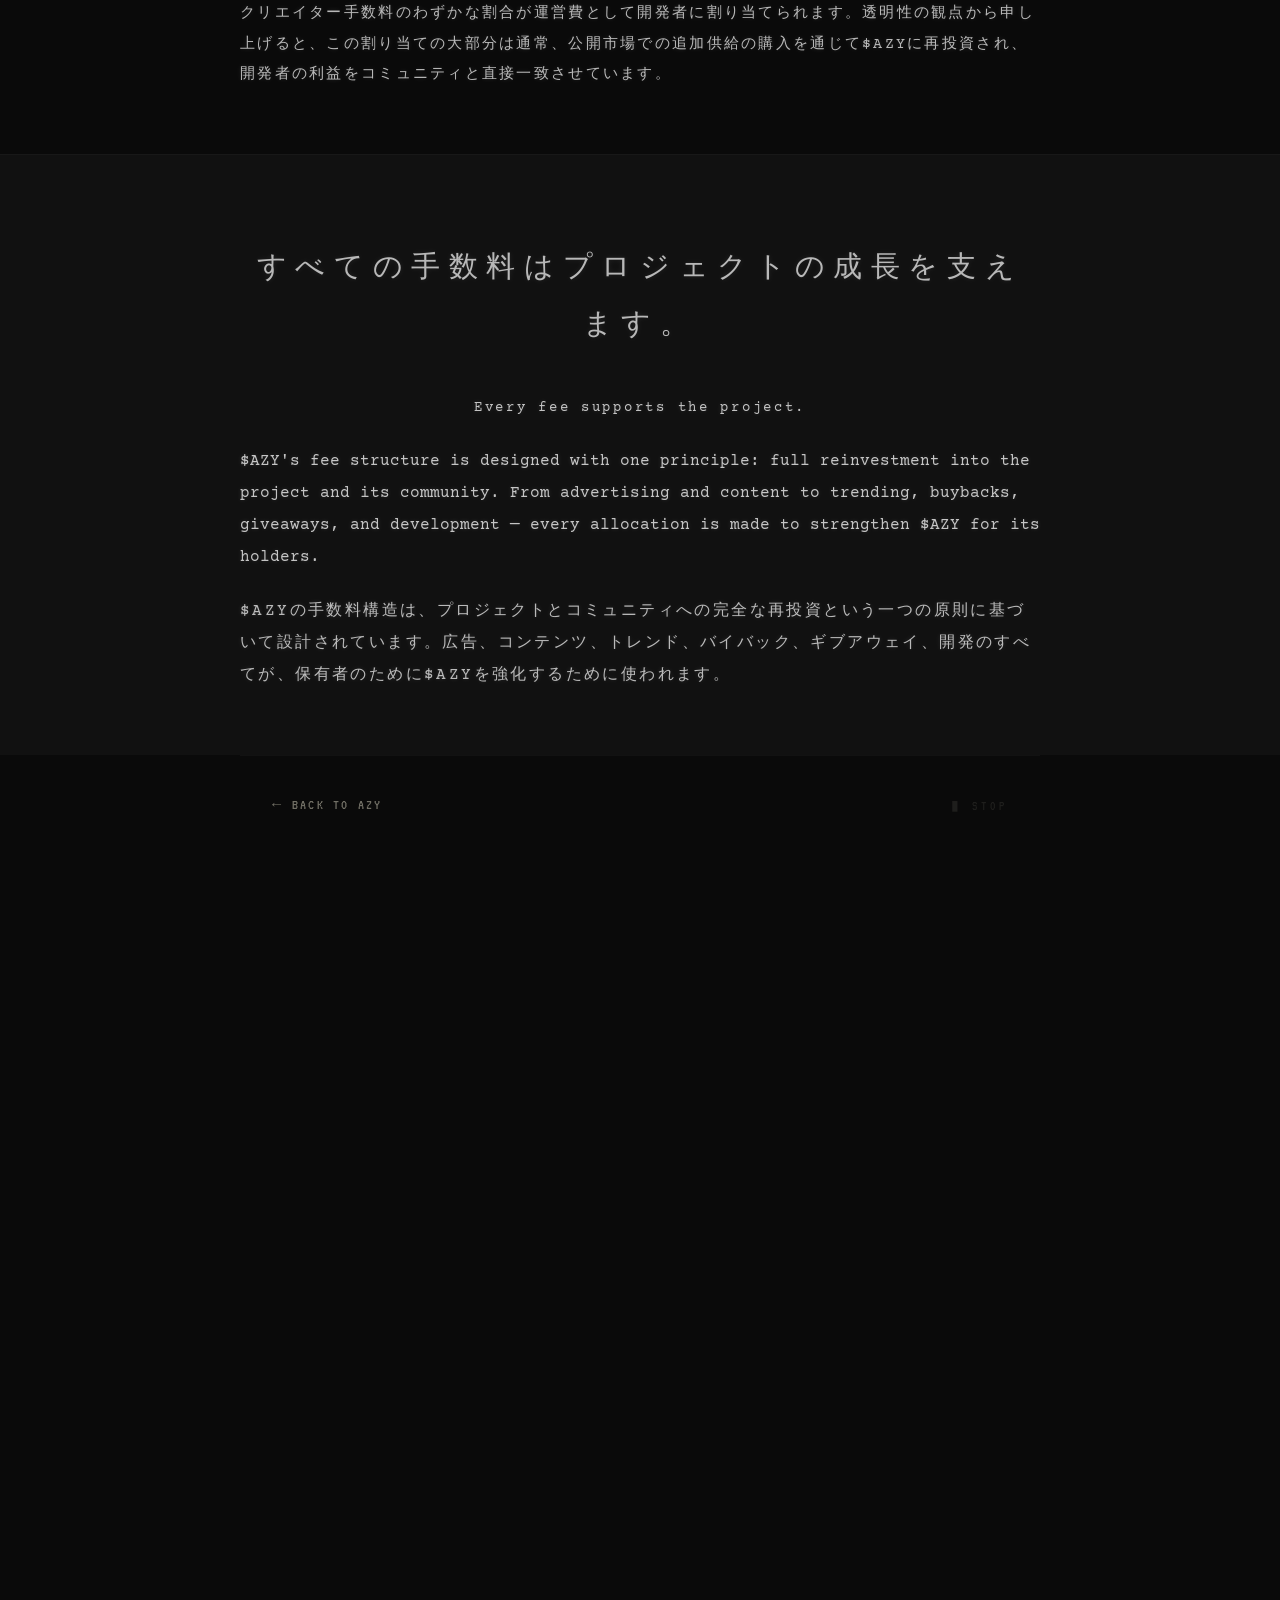
==== commit f791b266: "update" ====
--- a/fees.html
+++ b/fees.html
@@ -37,7 +37,7 @@
   </div>
 
   <!-- FIXED BACK BUTTON -->
-  <a href="index-2.html" class="back-btn">
+  <a href="index.html" class="back-btn">
     <span class="back-arrow">←</span>
     <span class="back-text">AZY</span>
   </a>
@@ -165,7 +165,7 @@
 
   <!-- FOOTER -->
   <footer class="page-footer">
-    <a href="index-2.html" class="back-btn-inline">← BACK TO AZY</a>
+    <a href="index.html" class="back-btn-inline">← BACK TO AZY</a>
     <span class="footer-end">▮ STOP</span>
   </footer>
 
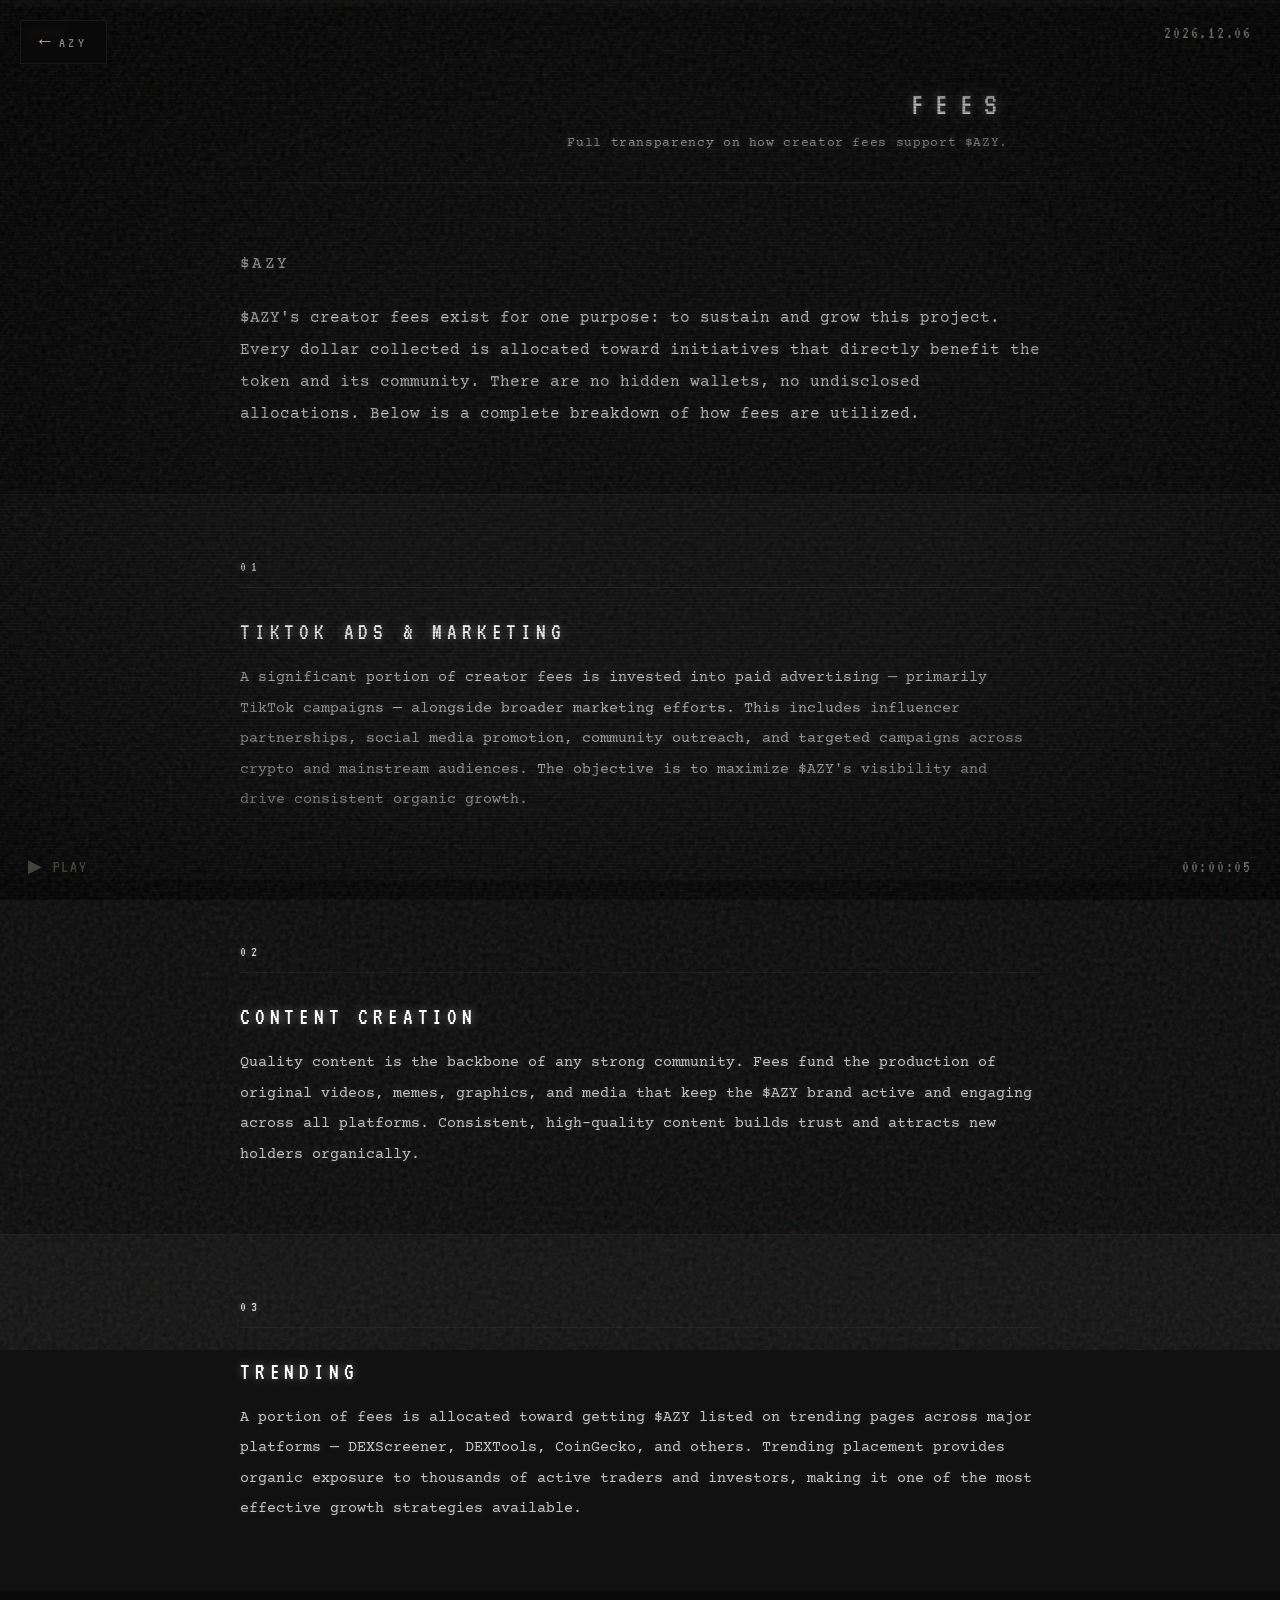
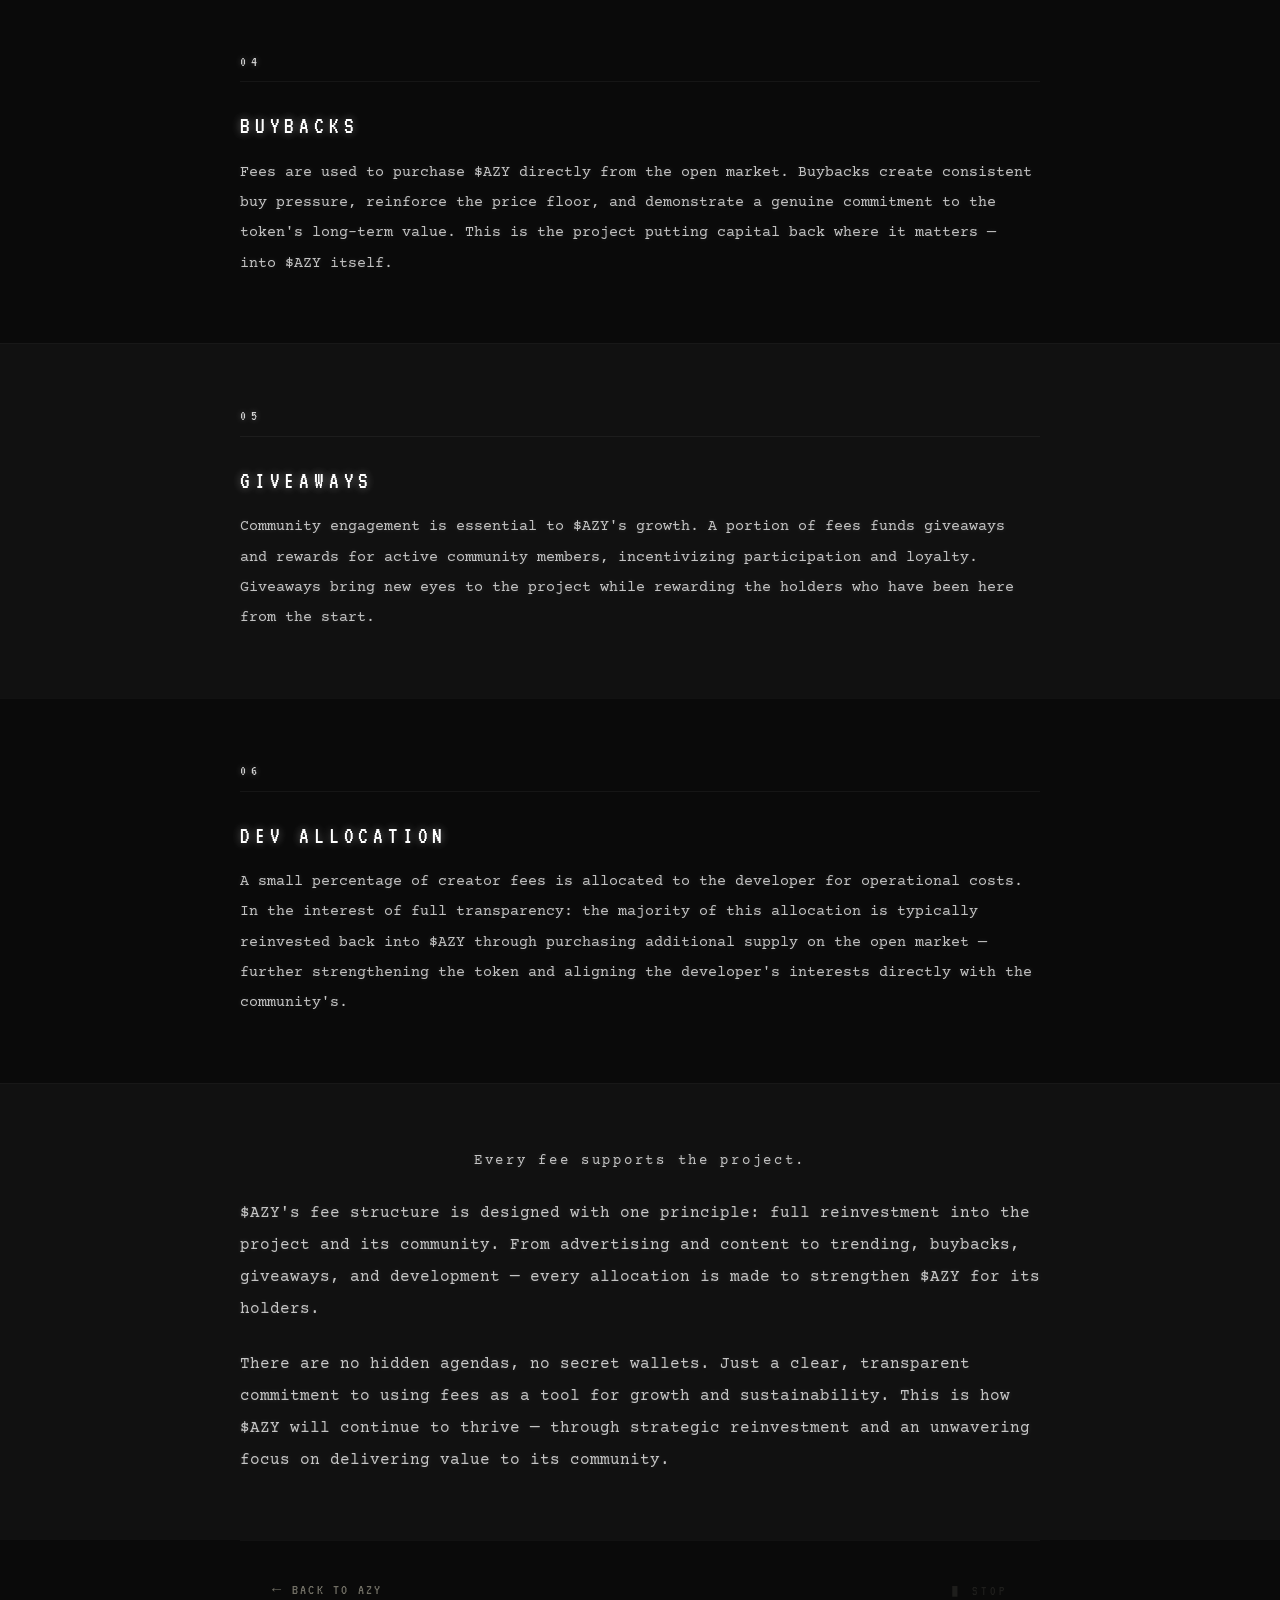
==== commit 47e7673b: "update index and fees page" ====
--- a/fees.html
+++ b/fees.html
@@ -46,7 +46,7 @@
   <header class="page-header">
     <div class="page-header-title anim-fade-in">
       <span class="page-label">FEES</span>
-      <span class="page-label-jp">手数料</span>
+      
     </div>
     <div class="page-header-sub anim-fade-in" style="--delay: 0.3s">Full transparency on how creator fees support $AZY.</div>
   </header>
@@ -55,7 +55,7 @@
   <section class="tape-section">
     <div class="tape-body">
       <div class="tape-text-block">
-        <p class="tape-jp">$AZYのクリエイター手数料は、プロジェクトの成長と持続可能性を支えるために使用されます。</p>
+        <p class="tape-jp">$AZY</p>
         <p>$AZY's creator fees exist for one purpose: to sustain and grow this project. Every dollar collected is allocated toward initiatives that directly benefit the token and its community. There are no hidden wallets, no undisclosed allocations. Below is a complete breakdown of how fees are utilized.</p>
       </div>
     </div>
@@ -65,13 +65,13 @@
   <section class="tape-section dark">
     <div class="tape-header">
       <span class="tape-label">01</span>
-      <span class="tape-date">広告とマーケティング</span>
+      
     </div>
     <div class="tape-body">
       <div class="fee-block">
         <h3 class="fee-title">TIKTOK ADS & MARKETING</h3>
         <p>A significant portion of creator fees is invested into paid advertising — primarily TikTok campaigns — alongside broader marketing efforts. This includes influencer partnerships, social media promotion, community outreach, and targeted campaigns across crypto and mainstream audiences. The objective is to maximize $AZY's visibility and drive consistent organic growth.</p>
-        <p class="tape-jp">クリエイター手数料の大部分は、TikTok広告を中心とした有料広告や、インフルエンサーとの提携、SNSプロモーション、コミュニティへのアウトリーチなど、幅広いマーケティング活動に投資されます。$AZYの認知度を最大化し、継続的な成長を実現することが目的です。</p>
+        
       </div>
     </div>
   </section>
@@ -80,13 +80,13 @@
   <section class="tape-section">
     <div class="tape-header">
       <span class="tape-label">02</span>
-      <span class="tape-date">コンテンツ制作</span>
+      
     </div>
     <div class="tape-body">
       <div class="fee-block">
         <h3 class="fee-title">CONTENT CREATION</h3>
         <p>Quality content is the backbone of any strong community. Fees fund the production of original videos, memes, graphics, and media that keep the $AZY brand active and engaging across all platforms. Consistent, high-quality content builds trust and attracts new holders organically.</p>
-        <p class="tape-jp">質の高いコンテンツは強いコミュニティの基盤です。手数料はオリジナルの動画、ミーム、グラフィック、メディアの制作に充てられ、すべてのプラットフォームで$AZYブランドを活発かつ魅力的に保ちます。</p>
+        
       </div>
     </div>
   </section>
@@ -95,13 +95,13 @@
   <section class="tape-section dark">
     <div class="tape-header">
       <span class="tape-label">03</span>
-      <span class="tape-date">トレンド入り</span>
+      
     </div>
     <div class="tape-body">
       <div class="fee-block">
         <h3 class="fee-title">TRENDING</h3>
         <p>A portion of fees is allocated toward getting $AZY listed on trending pages across major platforms — DEXScreener, DEXTools, CoinGecko, and others. Trending placement provides organic exposure to thousands of active traders and investors, making it one of the most effective growth strategies available.</p>
-        <p class="tape-jp">手数料の一部は、DEXScreener、DEXTools、CoinGeckoなどの主要プラットフォームでのトレンド掲載に充てられます。トレンドに入ることで、多くのアクティブなトレーダーや投資家に自然にリーチできます。</p>
+        
       </div>
     </div>
   </section>
@@ -110,13 +110,13 @@
   <section class="tape-section">
     <div class="tape-header">
       <span class="tape-label">04</span>
-      <span class="tape-date">バイバック</span>
+      
     </div>
     <div class="tape-body">
       <div class="fee-block">
         <h3 class="fee-title">BUYBACKS</h3>
         <p>Fees are used to purchase $AZY directly from the open market. Buybacks create consistent buy pressure, reinforce the price floor, and demonstrate a genuine commitment to the token's long-term value. This is the project putting capital back where it matters — into $AZY itself.</p>
-        <p class="tape-jp">手数料は公開市場から直接$AZYを購入するために使用されます。バイバックは一貫した買い圧力を生み出し、価格を支え、トークンの長期的な価値へのコミットメントを示します。</p>
+        
       </div>
     </div>
   </section>
@@ -125,13 +125,13 @@
   <section class="tape-section dark">
     <div class="tape-header">
       <span class="tape-label">05</span>
-      <span class="tape-date">ギブアウェイ</span>
+      
     </div>
     <div class="tape-body">
       <div class="fee-block">
         <h3 class="fee-title">GIVEAWAYS</h3>
         <p>Community engagement is essential to $AZY's growth. A portion of fees funds giveaways and rewards for active community members, incentivizing participation and loyalty. Giveaways bring new eyes to the project while rewarding the holders who have been here from the start.</p>
-        <p class="tape-jp">コミュニティの活性化は$AZYの成長に不可欠です。手数料の一部はアクティブなコミュニティメンバーへのギブアウェイや報酬に充てられ、参加と忠誠心を促進します。</p>
+        
       </div>
     </div>
   </section>
@@ -140,13 +140,13 @@
   <section class="tape-section">
     <div class="tape-header">
       <span class="tape-label">06</span>
-      <span class="tape-date">開発者</span>
+      
     </div>
     <div class="tape-body">
       <div class="fee-block">
         <h3 class="fee-title">DEV ALLOCATION</h3>
         <p>A small percentage of creator fees is allocated to the developer for operational costs. In the interest of full transparency: the majority of this allocation is typically reinvested back into $AZY through purchasing additional supply on the open market — further strengthening the token and aligning the developer's interests directly with the community's.</p>
-        <p class="tape-jp">クリエイター手数料のわずかな割合が運営費として開発者に割り当てられます。透明性の観点から申し上げると、この割り当ての大部分は通常、公開市場での追加供給の購入を通じて$AZYに再投資され、開発者の利益をコミュニティと直接一致させています。</p>
+        
       </div>
     </div>
   </section>
@@ -155,10 +155,10 @@
   <section class="tape-section dark">
     <div class="tape-body">
       <div class="tape-text-block">
-        <p class="tape-highlight">すべての手数料はプロジェクトの成長を支えます。</p>
+        
         <p class="tape-translation">Every fee supports the project.</p>
         <p>$AZY's fee structure is designed with one principle: full reinvestment into the project and its community. From advertising and content to trending, buybacks, giveaways, and development — every allocation is made to strengthen $AZY for its holders.</p>
-        <p class="tape-jp">$AZYの手数料構造は、プロジェクトとコミュニティへの完全な再投資という一つの原則に基づいて設計されています。広告、コンテンツ、トレンド、バイバック、ギブアウェイ、開発のすべてが、保有者のために$AZYを強化するために使われます。</p>
+        <p>There are no hidden agendas, no secret wallets. Just a clear, transparent commitment to using fees as a tool for growth and sustainability. This is how $AZY will continue to thrive — through strategic reinvestment and an unwavering focus on delivering value to its community.</p>
       </div>
     </div>
   </section>
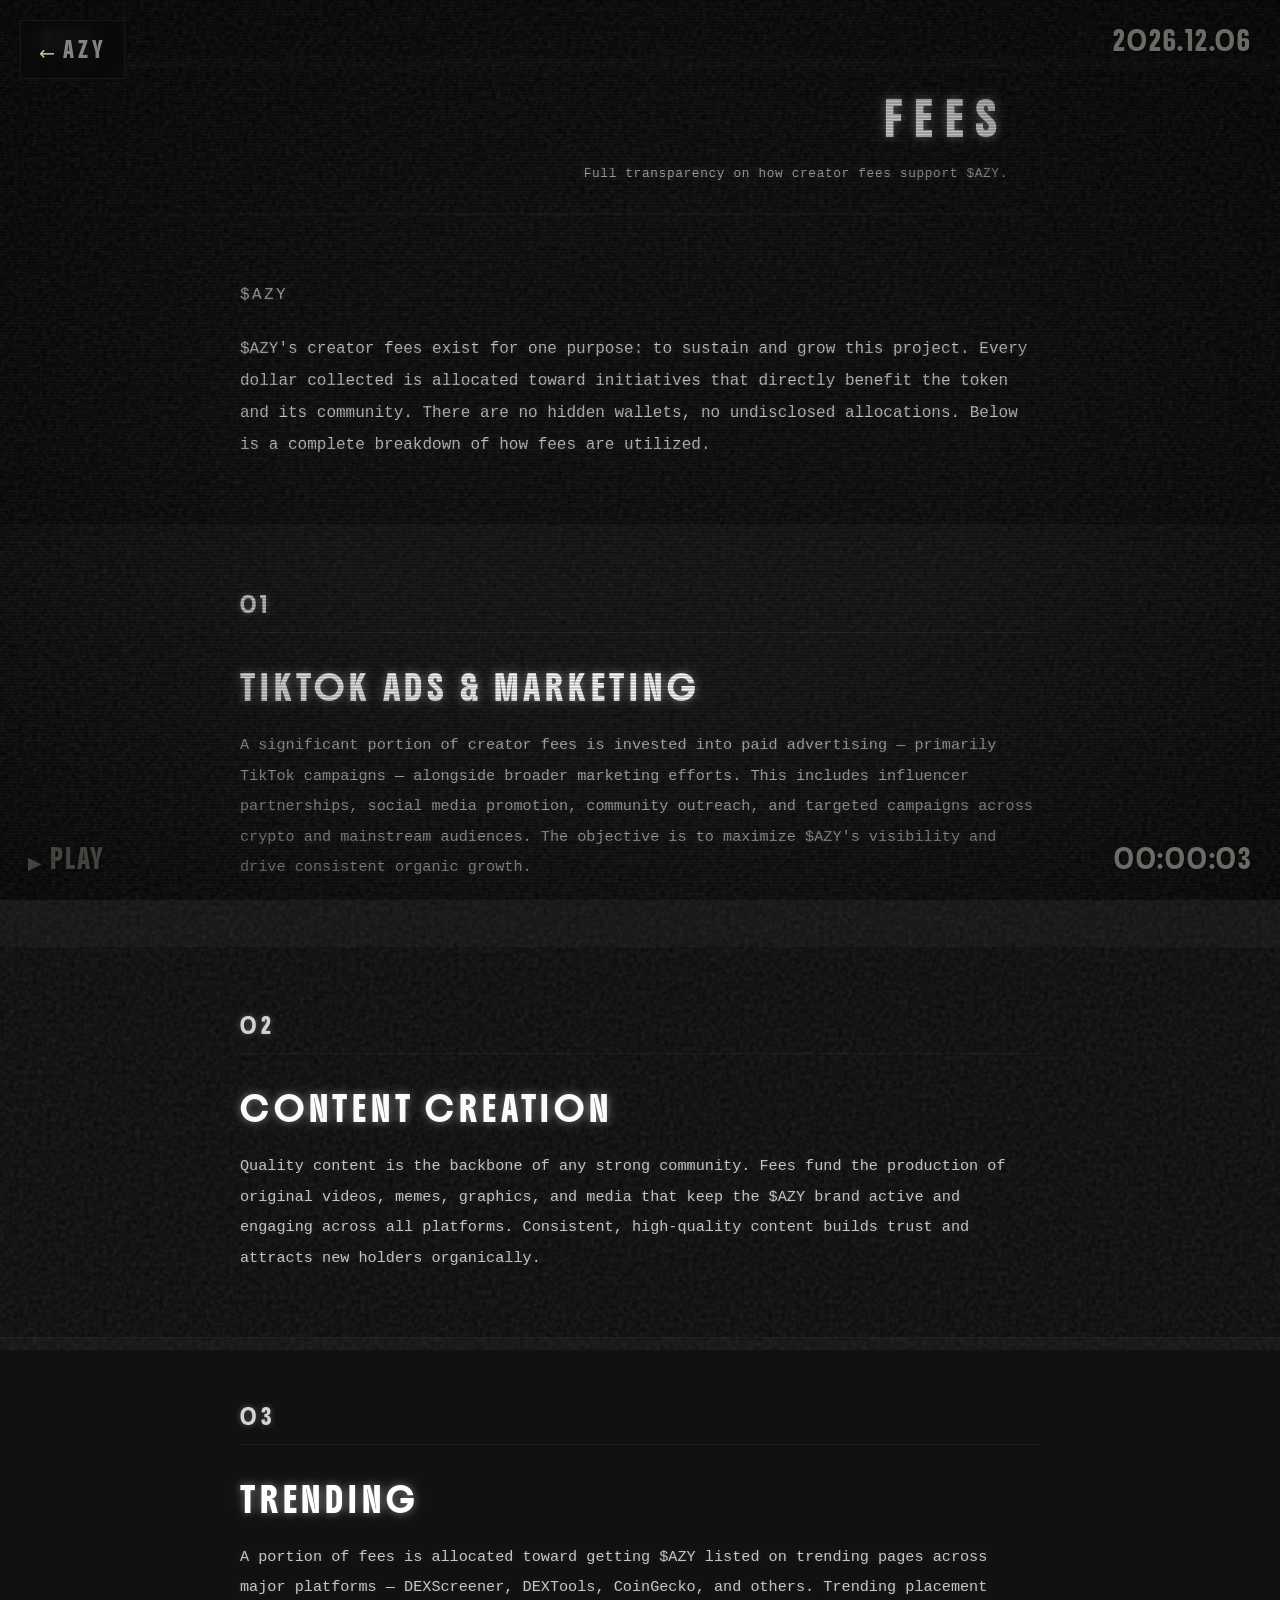
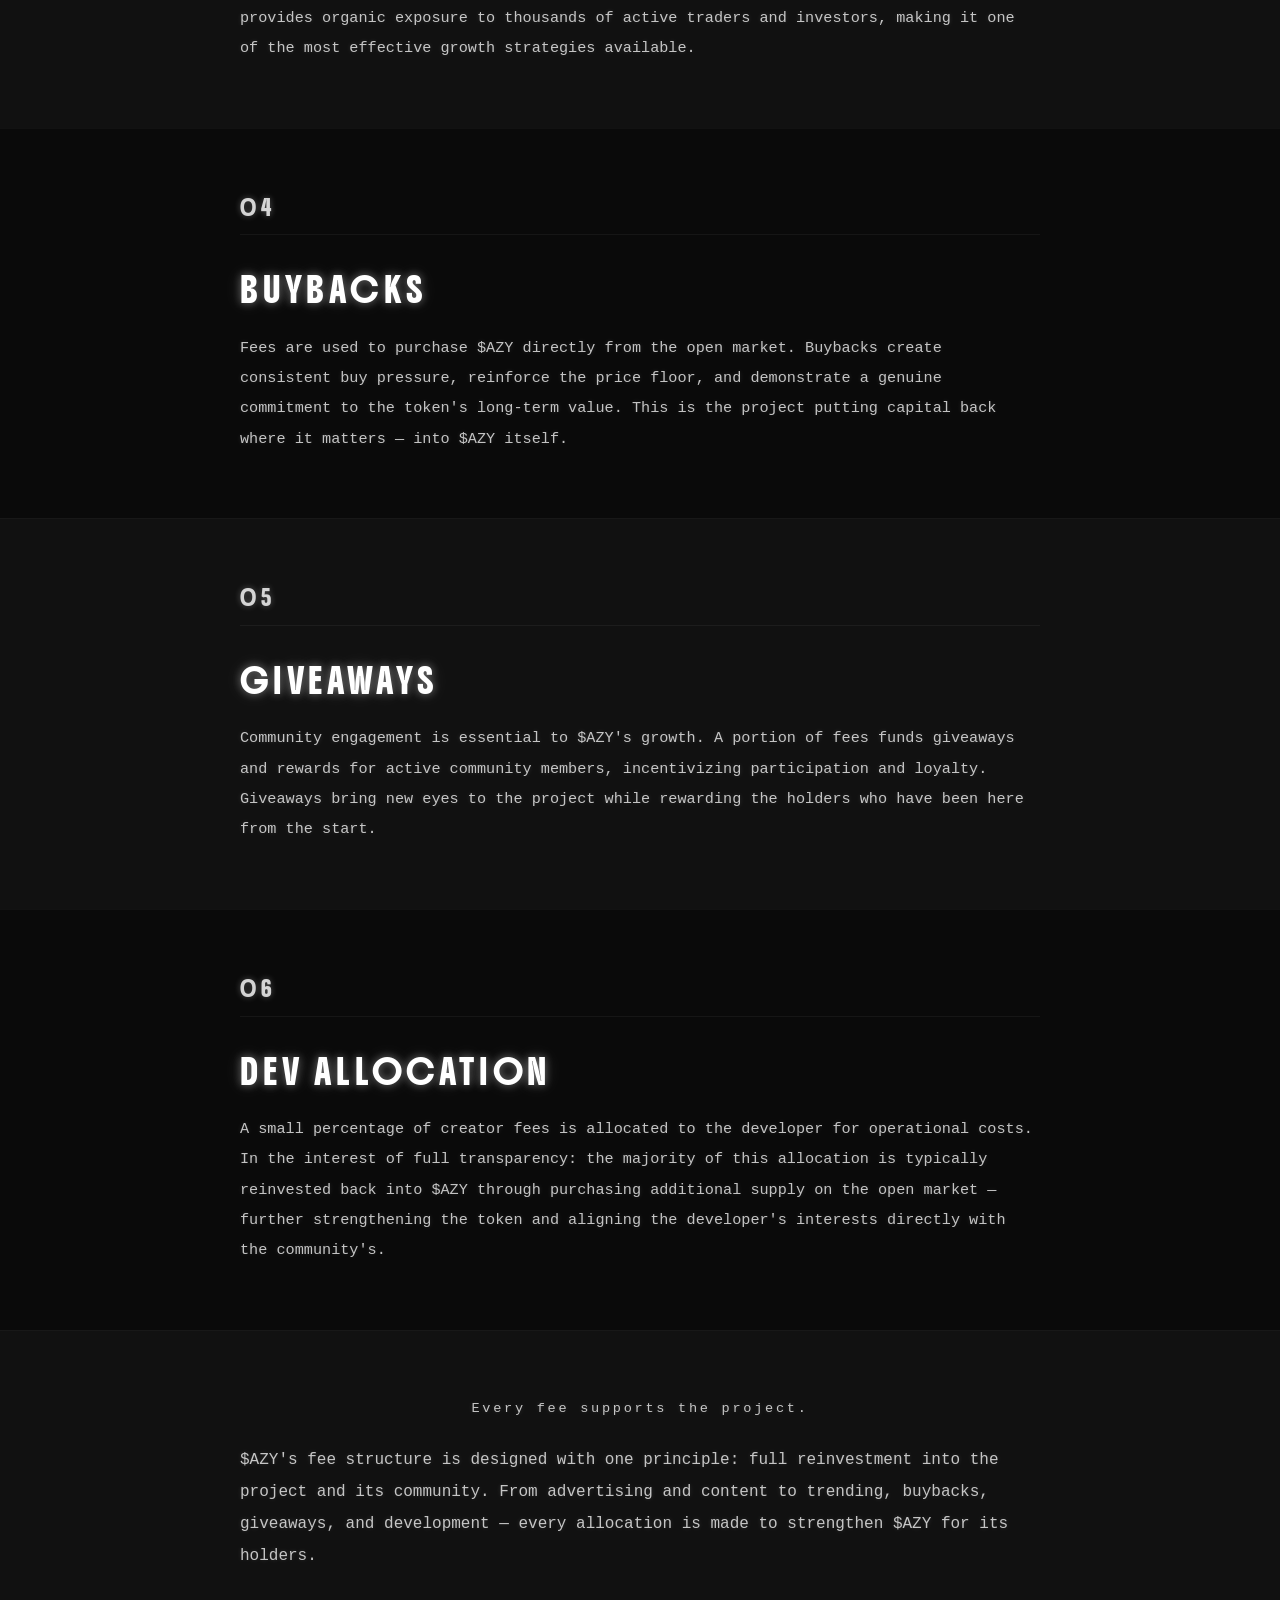
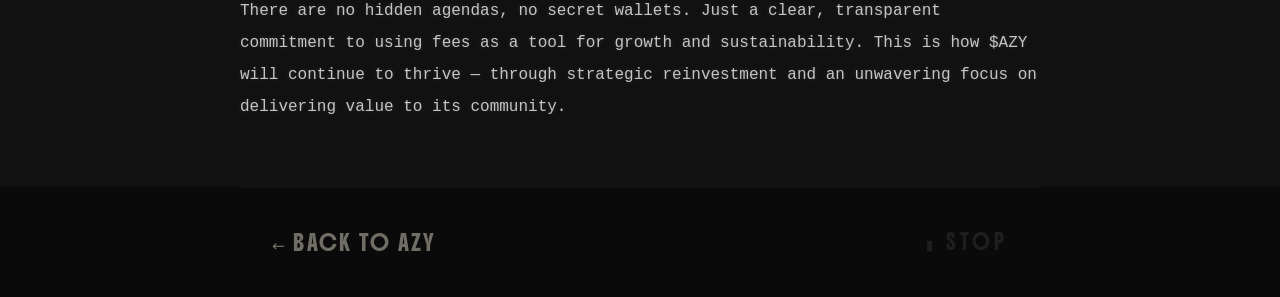
==== commit e42730cb: "udated font" ====
--- a/fees.html
+++ b/fees.html
@@ -11,7 +11,7 @@
   <link rel="stylesheet" href="styles.css">
   <link rel="preconnect" href="https://fonts.googleapis.com/">
   <link rel="preconnect" href="https://fonts.gstatic.com/" crossorigin>
-  <link href="https://fonts.googleapis.com/css2?family=VT323&amp;family=Courier+Prime:wght@400;700&amp;display=swap" rel="stylesheet">
+  <link href="https://fonts.googleapis.com/css2?family=Boldonse&display=swap" rel="stylesheet">
 </head>
 <body>
 
--- a/styles.css
+++ b/styles.css
@@ -13,7 +13,7 @@
   --tape-dim: #706e64;
   --tape-red: #c23030;
   --tape-blue: #4a6a8a;
-  --font-vhs: 'VT323', monospace;
+  --font-vhs: 'Boldonse', system-ui;
   --font-body: 'Courier Prime', 'Courier New', monospace;
 }
 
